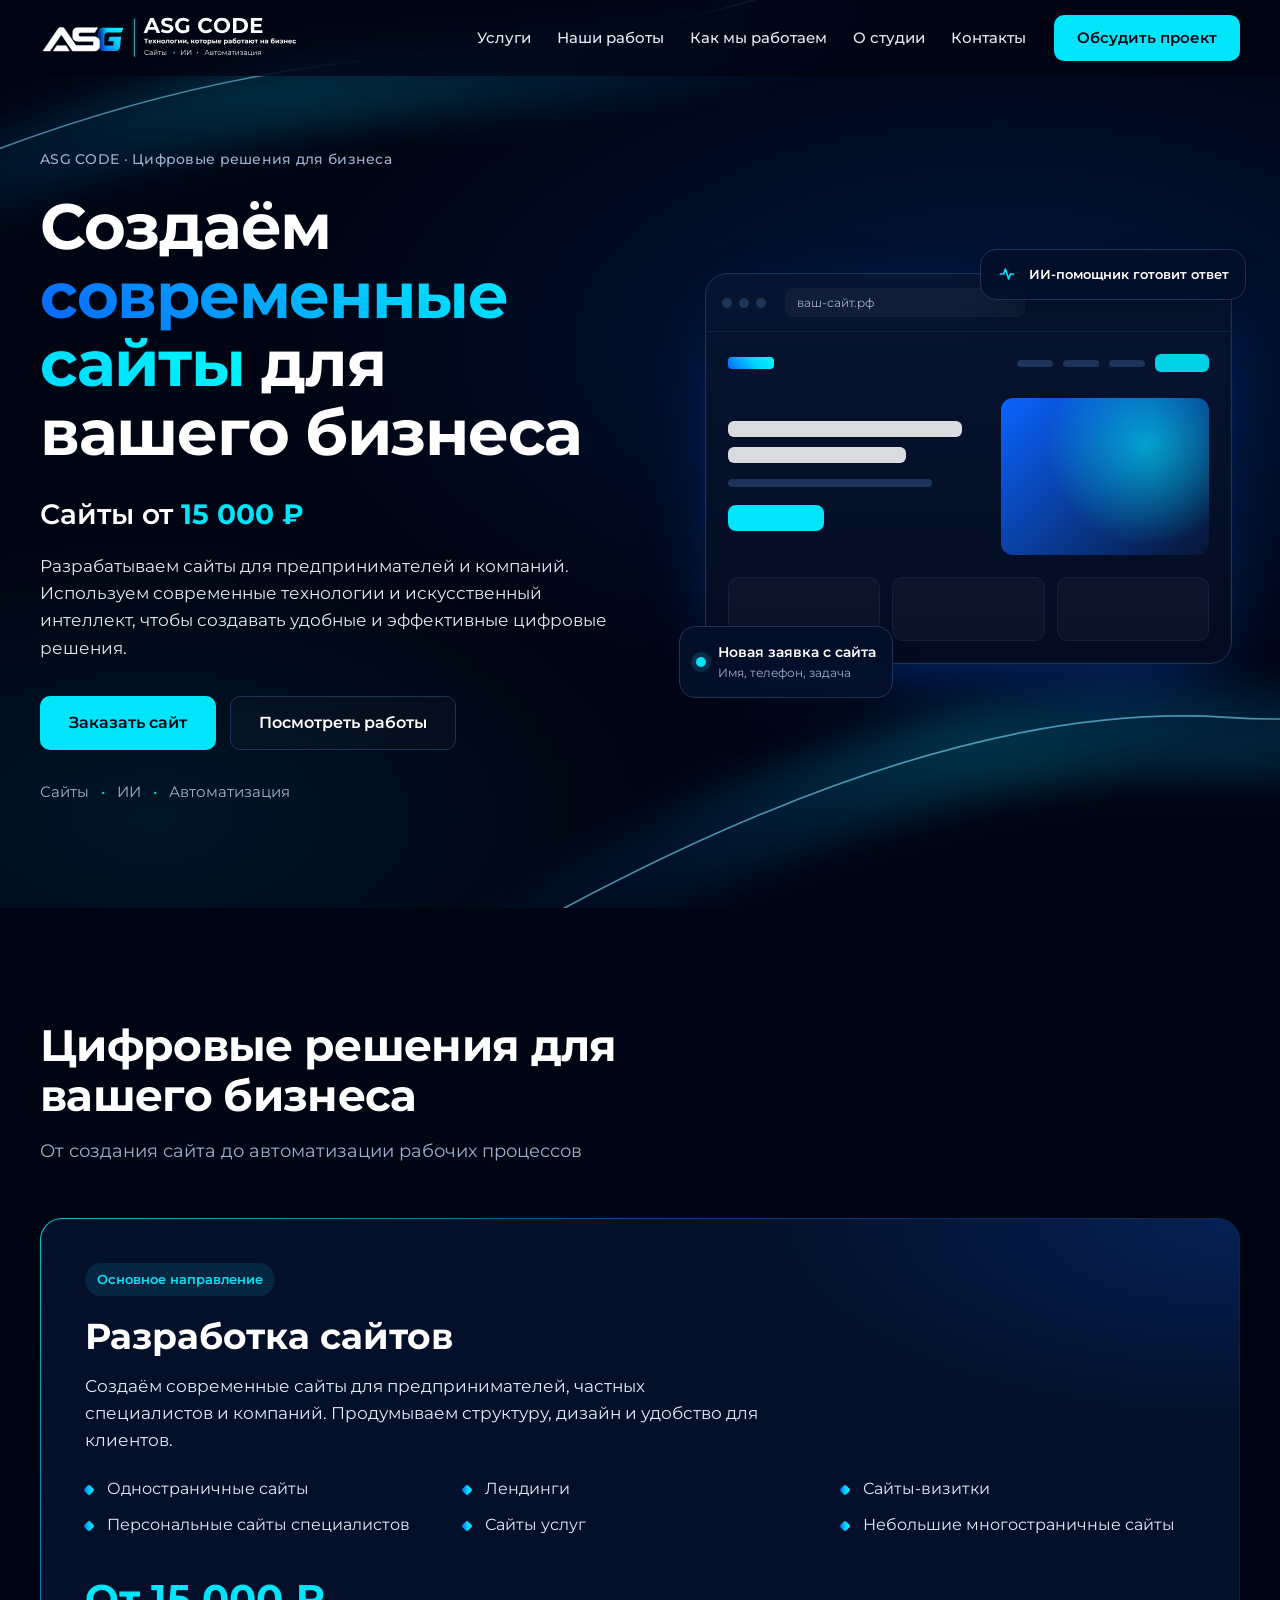
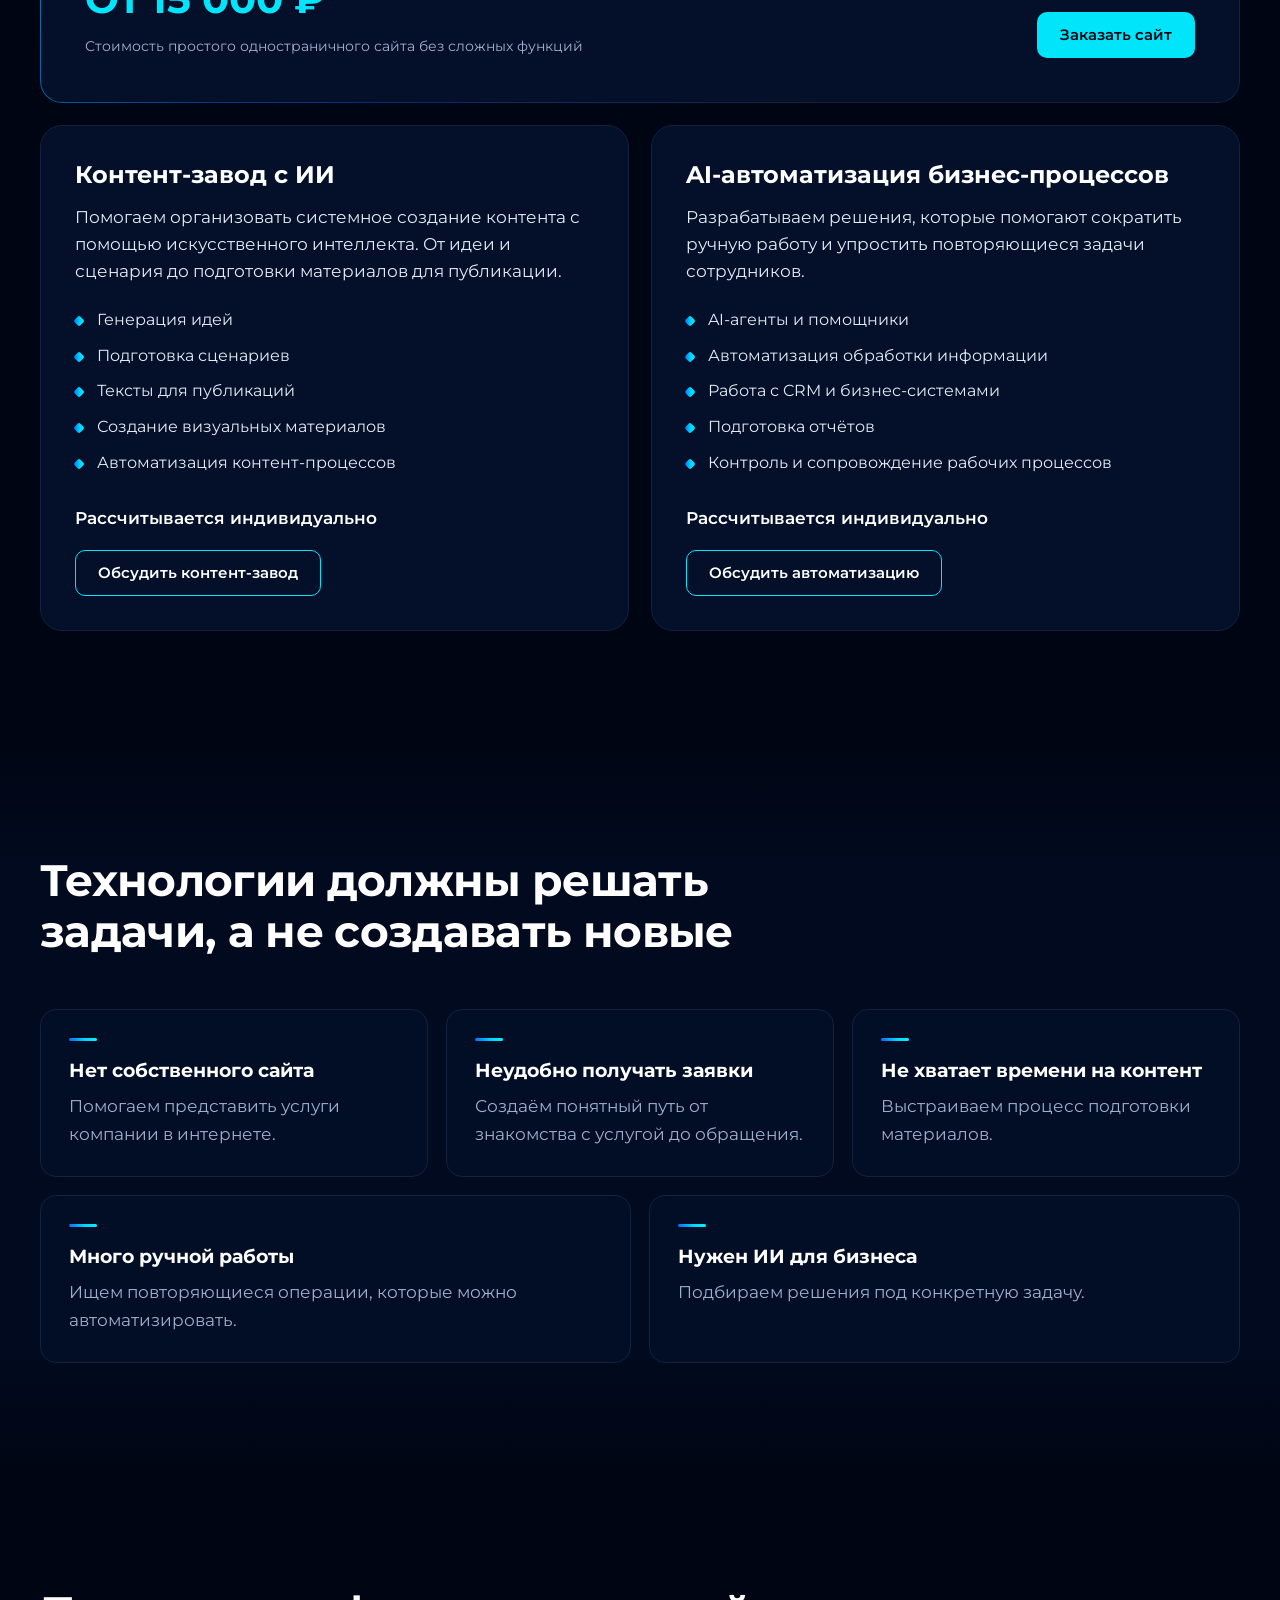
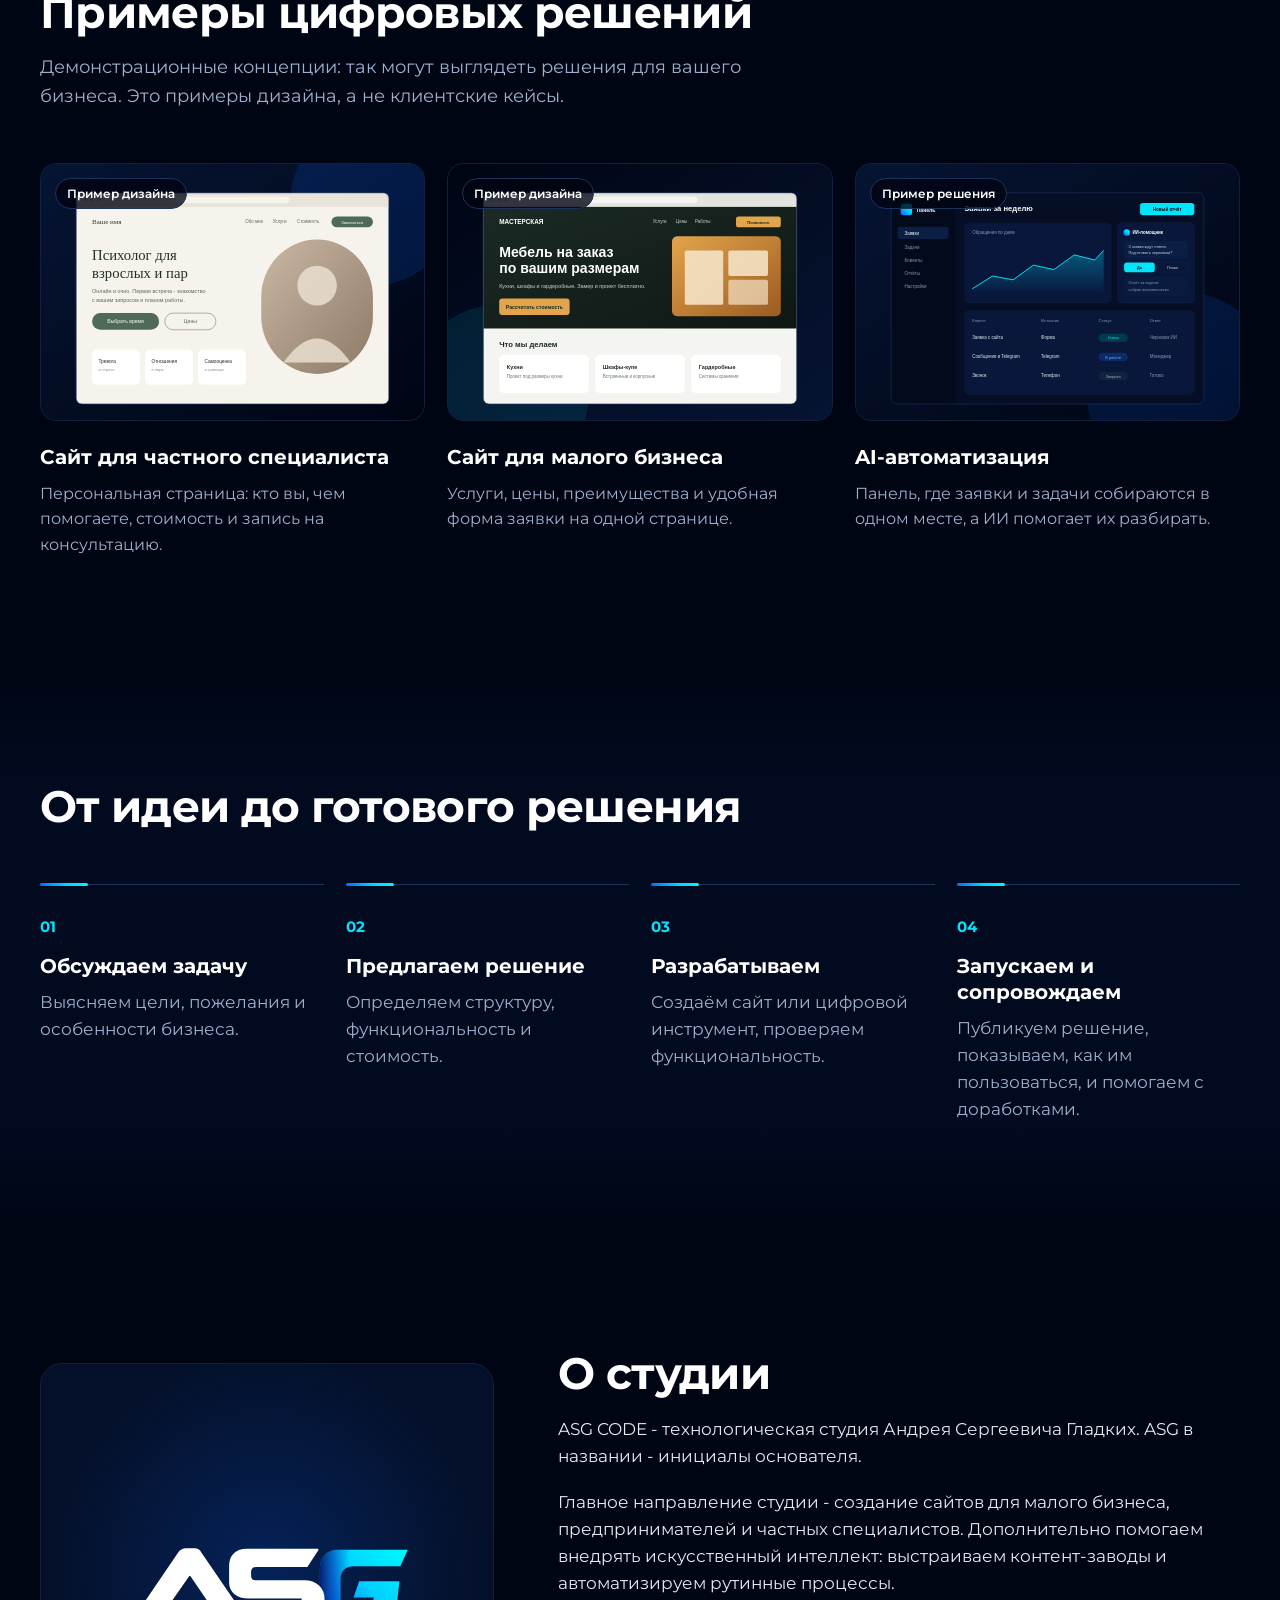
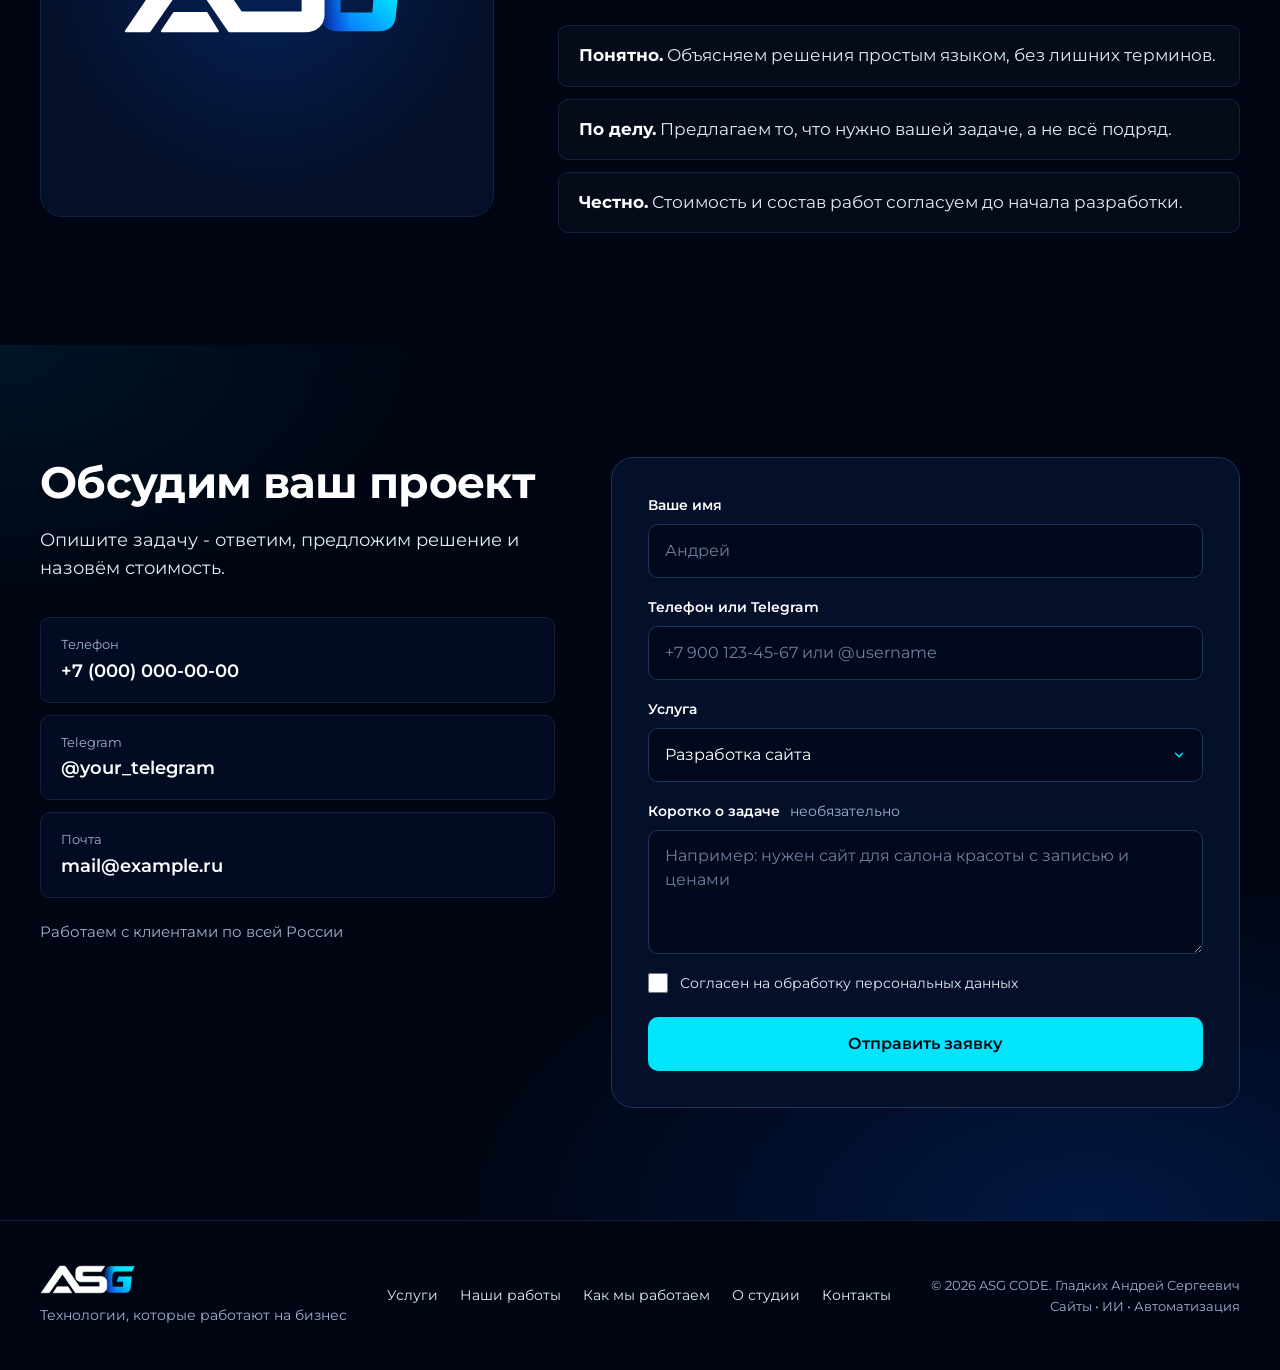
==== index.html @ 55fd79eb "ASG CODE: сайт V1 и V2 (дождь данных и сцена «заявка пришла») V2: политика безопасности CSP, referre" ====
<!doctype html>
<html lang="ru">
<head>
<meta charset="utf-8">
<meta name="viewport" content="width=device-width, initial-scale=1">
<title>ASG CODE - создание сайтов от 15 000 ₽, контент-завод и AI-автоматизация</title>
<meta name="description" content="ASG CODE создаёт современные сайты для предпринимателей и компаний от 15 000 ₽. Дополнительно - контент-завод с ИИ и автоматизация бизнес-процессов.">
<meta name="theme-color" content="#000513">
<link rel="icon" href="assets/brand/ASG_favicon_v2.svg" type="image/svg+xml">
<link rel="preconnect" href="https://fonts.googleapis.com">
<link rel="preconnect" href="https://fonts.gstatic.com" crossorigin>
<link href="https://fonts.googleapis.com/css2?family=Montserrat:wght@400;500;600;700&display=swap" rel="stylesheet">
<link rel="stylesheet" href="css/style.css">
</head>
<body>

<a class="skip-link" href="#main">Перейти к содержанию</a>

<!-- ===== БЛОК 1. ШАПКА ===== -->
<header class="header" id="top">
  <div class="container header__inner">
    <a class="header__logo" href="#top" aria-label="ASG CODE - на главную">
      <img class="header__logo-full" src="assets/brand/ASG_CODE_logo_horizontal_final.svg" alt="ASG CODE" width="300" height="51">
      <img class="header__logo-mark" src="assets/brand/ASG_mark.svg" alt="ASG CODE" width="88" height="27">
    </a>

    <nav class="nav" id="nav" aria-label="Основное меню">
      <ul class="nav__list">
        <li><a href="#services">Услуги</a></li>
        <li><a href="#works">Наши работы</a></li>
        <li><a href="#process">Как мы работаем</a></li>
        <li><a href="#about">О студии</a></li>
        <li><a href="#contacts">Контакты</a></li>
      </ul>
      <a class="btn btn--primary nav__cta-mobile" href="#request">Обсудить проект</a>
    </nav>

    <a class="btn btn--primary header__cta" href="#request">Обсудить проект</a>

    <button class="burger" type="button" aria-controls="nav" aria-expanded="false" aria-label="Открыть меню">
      <span></span><span></span><span></span>
    </button>
  </div>
</header>

<main id="main">

  <!-- ===== БЛОК 2. ГЛАВНЫЙ ЭКРАН ===== -->
  <section class="hero" aria-labelledby="hero-title">
    <svg class="hero__waves" viewBox="0 0 1440 820" preserveAspectRatio="xMidYMid slice" aria-hidden="true">
      <defs>
        <linearGradient id="hw1" x1="0" y1="1" x2="1" y2="0">
          <stop offset="0" stop-color="#0A63FF" stop-opacity="0"/>
          <stop offset=".5" stop-color="#00D4FF" stop-opacity=".55"/>
          <stop offset="1" stop-color="#0A63FF" stop-opacity="0"/>
        </linearGradient>
        <filter id="hblur" x="-20%" y="-50%" width="140%" height="200%"><feGaussianBlur stdDeviation="18"/></filter>
      </defs>
      <path d="M-60 250 Q240 90 520 70 T1000 -40" stroke="url(#hw1)" stroke-width="70" fill="none" opacity=".35" filter="url(#hblur)"/>
      <path d="M-40 215 Q240 70 520 50 T980 -60" stroke="#7FDFFF" stroke-width="1.5" fill="none" opacity=".55"/>
      <path d="M560 880 Q960 640 1240 660 T1520 470" stroke="url(#hw1)" stroke-width="80" fill="none" opacity=".4" filter="url(#hblur)"/>
      <path d="M580 860 Q980 630 1250 648 T1520 455" stroke="#7FDFFF" stroke-width="1.5" fill="none" opacity=".6"/>
    </svg>

    <div class="container hero__inner">
      <div class="hero__text">
        <p class="hero__eyebrow">ASG CODE · Цифровые решения для бизнеса</p>
        <h1 class="hero__title" id="hero-title">Создаём <span class="accent">современные сайты</span> для вашего бизнеса</h1>
        <p class="hero__price">Сайты от <strong>15&nbsp;000&nbsp;₽</strong></p>
        <p class="hero__lead">Разрабатываем сайты для предпринимателей и компаний. Используем современные технологии и искусственный интеллект, чтобы создавать удобные и эффективные цифровые решения.</p>
        <div class="hero__actions">
          <a class="btn btn--primary btn--lg" href="#request" data-service="site">Заказать сайт</a>
          <a class="btn btn--ghost btn--lg" href="#works">Посмотреть работы</a>
        </div>
        <p class="hero__directions">Сайты <span>•</span> ИИ <span>•</span> Автоматизация</p>
      </div>

      <!-- Визуальная композиция: сайт в процессе сборки -->
      <div class="hero__visual" aria-hidden="true">
        <div class="browser">
          <div class="browser__bar">
            <i></i><i></i><i></i>
            <span class="browser__url">ваш-сайт.рф</span>
          </div>
          <div class="browser__body">
            <div class="mock-nav"><b></b><span></span><span></span><span></span><em></em></div>
            <div class="mock-hero">
              <div class="mock-hero__text">
                <span class="mock-line mock-line--xl"></span>
                <span class="mock-line mock-line--lg"></span>
                <span class="mock-line mock-line--sm"></span>
                <span class="mock-btn"></span>
              </div>
              <div class="mock-hero__img"></div>
            </div>
            <div class="mock-cards"><span></span><span></span><span></span></div>
          </div>
        </div>
        <div class="float-card float-card--request">
          <span class="float-card__dot"></span>
          <div>
            <p class="float-card__title">Новая заявка с сайта</p>
            <p class="float-card__text">Имя, телефон, задача</p>
          </div>
        </div>
        <div class="float-card float-card--ai">
          <svg viewBox="0 0 24 24" width="20" height="20" aria-hidden="true"><path d="M4 12h4l2-6 4 12 2-6h4" fill="none" stroke="currentColor" stroke-width="2" stroke-linecap="round" stroke-linejoin="round"/></svg>
          <p>ИИ-помощник готовит ответ</p>
        </div>
      </div>
    </div>
  </section>

  <!-- ===== БЛОК 3. УСЛУГИ ===== -->
  <section class="section" id="services" aria-labelledby="services-title">
    <div class="container">
      <div class="section__head reveal">
        <h2 class="section__title" id="services-title">Цифровые решения для вашего бизнеса</h2>
        <p class="section__sub">От создания сайта до автоматизации рабочих процессов</p>
      </div>

      <div class="services">
        <!-- Услуга 1 - основная -->
        <article class="service service--main reveal">
          <p class="service__badge">Основное направление</p>
          <h3 class="service__title">Разработка сайтов</h3>
          <p class="service__text">Создаём современные сайты для предпринимателей, частных специалистов и компаний. Продумываем структуру, дизайн и удобство для клиентов.</p>
          <ul class="service__list service__list--cols">
            <li>Одностраничные сайты</li>
            <li>Лендинги</li>
            <li>Сайты-визитки</li>
            <li>Персональные сайты специалистов</li>
            <li>Сайты услуг</li>
            <li>Небольшие многостраничные сайты</li>
          </ul>
          <div class="service__footer">
            <div>
              <p class="service__price">От 15&nbsp;000&nbsp;₽</p>
              <p class="service__note">Стоимость простого одностраничного сайта без сложных функций</p>
            </div>
            <a class="btn btn--primary" href="#request" data-service="site">Заказать сайт</a>
          </div>
        </article>

        <!-- Услуга 2 -->
        <article class="service reveal">
          <h3 class="service__title">Контент-завод с ИИ</h3>
          <p class="service__text">Помогаем организовать системное создание контента с помощью искусственного интеллекта. От идеи и сценария до подготовки материалов для публикации.</p>
          <ul class="service__list">
            <li>Генерация идей</li>
            <li>Подготовка сценариев</li>
            <li>Тексты для публикаций</li>
            <li>Создание визуальных материалов</li>
            <li>Автоматизация контент-процессов</li>
          </ul>
          <div class="service__footer">
            <p class="service__price service__price--custom">Рассчитывается индивидуально</p>
            <a class="btn btn--outline" href="#request" data-service="content">Обсудить контент-завод</a>
          </div>
        </article>

        <!-- Услуга 3 -->
        <article class="service reveal">
          <h3 class="service__title">AI-автоматизация бизнес-процессов</h3>
          <p class="service__text">Разрабатываем решения, которые помогают сократить ручную работу и упростить повторяющиеся задачи сотрудников.</p>
          <ul class="service__list">
            <li>AI-агенты и помощники</li>
            <li>Автоматизация обработки информации</li>
            <li>Работа с CRM и бизнес-системами</li>
            <li>Подготовка отчётов</li>
            <li>Контроль и сопровождение рабочих процессов</li>
          </ul>
          <div class="service__footer">
            <p class="service__price service__price--custom">Рассчитывается индивидуально</p>
            <a class="btn btn--outline" href="#request" data-service="automation">Обсудить автоматизацию</a>
          </div>
        </article>
      </div>
    </div>
  </section>

  <!-- ===== БЛОК 4. ЗАДАЧИ ===== -->
  <section class="section section--tint" aria-labelledby="tasks-title">
    <div class="container">
      <div class="section__head reveal">
        <h2 class="section__title" id="tasks-title">Технологии должны решать задачи, а не создавать новые</h2>
      </div>
      <div class="tasks">
        <article class="task reveal">
          <h3 class="task__problem">Нет собственного сайта</h3>
          <p class="task__solution">Помогаем представить услуги компании в интернете.</p>
        </article>
        <article class="task reveal">
          <h3 class="task__problem">Неудобно получать заявки</h3>
          <p class="task__solution">Создаём понятный путь от знакомства с услугой до обращения.</p>
        </article>
        <article class="task reveal">
          <h3 class="task__problem">Не хватает времени на контент</h3>
          <p class="task__solution">Выстраиваем процесс подготовки материалов.</p>
        </article>
        <article class="task reveal">
          <h3 class="task__problem">Много ручной работы</h3>
          <p class="task__solution">Ищем повторяющиеся операции, которые можно автоматизировать.</p>
        </article>
        <article class="task reveal">
          <h3 class="task__problem">Нужен ИИ для бизнеса</h3>
          <p class="task__solution">Подбираем решения под конкретную задачу.</p>
        </article>
      </div>
    </div>
  </section>

  <!-- ===== БЛОК 5. НАШИ РАБОТЫ =====
       Сейчас здесь демонстрационные концепции. Чтобы поставить реальный проект:
       замените файл в assets/portfolio/ (тот же размер 1200×800) и поправьте подпись. -->
  <section class="section" id="works" aria-labelledby="works-title">
    <div class="container">
      <div class="section__head reveal">
        <h2 class="section__title" id="works-title">Примеры цифровых решений</h2>
        <p class="section__sub">Демонстрационные концепции: так могут выглядеть решения для вашего бизнеса. Это примеры дизайна, а не клиентские кейсы.</p>
      </div>
      <div class="works">
        <article class="work reveal">
          <div class="work__img">
            <img src="assets/portfolio/specialist.svg" alt="Пример дизайна: персональный сайт частного специалиста" width="1200" height="800" loading="lazy">
            <span class="work__tag">Пример дизайна</span>
          </div>
          <h3 class="work__title">Сайт для частного специалиста</h3>
          <p class="work__text">Персональная страница: кто вы, чем помогаете, стоимость и запись на консультацию.</p>
        </article>
        <article class="work reveal">
          <div class="work__img">
            <img src="assets/portfolio/small-business.svg" alt="Пример дизайна: сайт небольшой компании" width="1200" height="800" loading="lazy">
            <span class="work__tag">Пример дизайна</span>
          </div>
          <h3 class="work__title">Сайт для малого бизнеса</h3>
          <p class="work__text">Услуги, цены, преимущества и удобная форма заявки на одной странице.</p>
        </article>
        <article class="work reveal">
          <div class="work__img">
            <img src="assets/portfolio/automation.svg" alt="Пример возможного решения: интерфейс управления бизнес-процессами" width="1200" height="800" loading="lazy">
            <span class="work__tag">Пример решения</span>
          </div>
          <h3 class="work__title">AI-автоматизация</h3>
          <p class="work__text">Панель, где заявки и задачи собираются в одном месте, а ИИ помогает их разбирать.</p>
        </article>
      </div>
    </div>
  </section>

  <!-- ===== БЛОК 6. КАК МЫ РАБОТАЕМ ===== -->
  <section class="section section--tint" id="process" aria-labelledby="process-title">
    <div class="container">
      <div class="section__head reveal">
        <h2 class="section__title" id="process-title">От идеи до готового решения</h2>
      </div>
      <ol class="steps">
        <li class="step reveal">
          <span class="step__num">01</span>
          <h3 class="step__title">Обсуждаем задачу</h3>
          <p class="step__text">Выясняем цели, пожелания и особенности бизнеса.</p>
        </li>
        <li class="step reveal">
          <span class="step__num">02</span>
          <h3 class="step__title">Предлагаем решение</h3>
          <p class="step__text">Определяем структуру, функциональность и стоимость.</p>
        </li>
        <li class="step reveal">
          <span class="step__num">03</span>
          <h3 class="step__title">Разрабатываем</h3>
          <p class="step__text">Создаём сайт или цифровой инструмент, проверяем функциональность.</p>
        </li>
        <li class="step reveal">
          <span class="step__num">04</span>
          <h3 class="step__title">Запускаем и сопровождаем</h3>
          <p class="step__text">Публикуем решение, показываем, как им пользоваться, и помогаем с доработками.</p>
        </li>
      </ol>
    </div>
  </section>

  <!-- ===== БЛОК 7. О СТУДИИ ===== -->
  <section class="section" id="about" aria-labelledby="about-title">
    <div class="container about">
      <div class="about__mark reveal" aria-hidden="true">
        <img src="assets/brand/ASG_mark.svg" alt="" width="300" height="92">
      </div>
      <div class="about__text reveal">
        <h2 class="section__title" id="about-title">О студии</h2>
        <p>ASG CODE - технологическая студия Андрея Сергеевича Гладких. ASG в названии - инициалы основателя.</p>
        <p>Главное направление студии - создание сайтов для малого бизнеса, предпринимателей и частных специалистов. Дополнительно помогаем внедрять искусственный интеллект: выстраиваем контент-заводы и автоматизируем рутинные процессы.</p>
        <ul class="about__principles">
          <li><b>Понятно.</b> Объясняем решения простым языком, без лишних терминов.</li>
          <li><b>По делу.</b> Предлагаем то, что нужно вашей задаче, а не всё подряд.</li>
          <li><b>Честно.</b> Стоимость и состав работ согласуем до начала разработки.</li>
        </ul>
      </div>
    </div>
  </section>

  <!-- ===== БЛОК 8. ЗАЯВКА И КОНТАКТЫ ===== -->
  <section class="section request-section" id="request" aria-labelledby="request-title">
    <div class="container request">
      <div class="request__info reveal" id="contacts">
        <h2 class="section__title" id="request-title">Обсудим ваш проект</h2>
        <p class="request__lead">Опишите задачу - ответим, предложим решение и назовём стоимость.</p>

        <!-- ЗАМЕНИТЬ перед публикацией: контакты ниже - заглушки -->
        <ul class="contacts">
          <li>
            <span class="contacts__label">Телефон</span>
            <a class="contacts__value" href="tel:+70000000000">+7 (000) 000-00-00</a>
          </li>
          <li>
            <span class="contacts__label">Telegram</span>
            <a class="contacts__value" href="https://t.me/your_telegram" target="_blank" rel="noopener">@your_telegram</a>
          </li>
          <li>
            <span class="contacts__label">Почта</span>
            <a class="contacts__value" href="mailto:mail@example.ru">mail@example.ru</a>
          </li>
        </ul>
        <p class="request__geo">Работаем с клиентами по всей России</p>
      </div>

      <form class="form reveal" id="request-form" novalidate>
        <div class="form__row">
          <label class="form__label" for="f-name">Ваше имя</label>
          <input class="form__input" id="f-name" name="name" type="text" autocomplete="name" placeholder="Андрей" required>
          <p class="form__error" id="f-name-err"></p>
        </div>
        <div class="form__row">
          <label class="form__label" for="f-contact">Телефон или Telegram</label>
          <input class="form__input" id="f-contact" name="contact" type="text" autocomplete="tel" placeholder="+7 900 123-45-67 или @username" required>
          <p class="form__error" id="f-contact-err"></p>
        </div>
        <div class="form__row">
          <label class="form__label" for="f-service">Услуга</label>
          <select class="form__input form__select" id="f-service" name="service">
            <option value="site">Разработка сайта</option>
            <option value="content">Контент-завод с ИИ</option>
            <option value="automation">AI-автоматизация бизнес-процессов</option>
            <option value="other">Другое / пока не знаю</option>
          </select>
        </div>
        <div class="form__row">
          <label class="form__label" for="f-message">Коротко о задаче <span class="form__optional">необязательно</span></label>
          <textarea class="form__input form__textarea" id="f-message" name="message" rows="4" placeholder="Например: нужен сайт для салона красоты с записью и ценами"></textarea>
        </div>
        <div class="form__row form__row--check">
          <input class="form__check" id="f-agree" name="agree" type="checkbox" required>
          <label for="f-agree">Согласен на обработку персональных данных</label>
          <p class="form__error" id="f-agree-err"></p>
        </div>
        <button class="btn btn--primary btn--lg form__submit" type="submit">Отправить заявку</button>
        <div class="form__status" id="form-status" role="status" aria-live="polite"></div>
      </form>
    </div>
  </section>

</main>

<!-- ===== ПОДВАЛ ===== -->
<footer class="footer">
  <div class="container footer__inner">
    <div class="footer__brand">
      <img src="assets/brand/ASG_mark.svg" alt="ASG CODE" width="96" height="30">
      <p>Технологии, которые работают на бизнес</p>
    </div>
    <nav class="footer__nav" aria-label="Меню в подвале">
      <a href="#services">Услуги</a>
      <a href="#works">Наши работы</a>
      <a href="#process">Как мы работаем</a>
      <a href="#about">О студии</a>
      <a href="#contacts">Контакты</a>
    </nav>
    <div class="footer__legal">
      <p>© <span id="year">2026</span> ASG CODE. Гладких Андрей Сергеевич</p>
      <p>Сайты • ИИ • Автоматизация</p>
    </div>
  </div>
</footer>

<script src="js/main.js"></script>
</body>
</html>
---- css/style.css ----
/* ASG CODE - сайт V1
   Фирменный стиль: brand-design/asg-code/approved/brand-guide.md
   Шрифт Montserrat, тёмный фон, циан-акцент, градиент буквы G. */

:root {
  --asg-bg: #000513;
  --asg-bg-2: #001433;
  --asg-surface: #04102A;
  --asg-white: #FFFFFF;
  --asg-text: #E3EBF5;
  --asg-muted: #9FB0CC;
  --asg-cyan: #00E5FA;
  --asg-sky: #00D4FF;
  --asg-blue: #0A63FF;
  --asg-line: #13213D;
  --asg-line-strong: #1E3358;
  --asg-error: #FF8A8A;
  --asg-gradient: linear-gradient(225deg, #00F7FF 0%, #00D4FF 45%, #0A63FF 100%);
  --asg-font: 'Montserrat', 'Manrope', Arial, sans-serif;

  --header-h: 76px;
  --radius-s: 10px;
  --radius-m: 16px;
  --radius-l: 22px;
  --container: 1200px;
  --gutter: 24px;
  --ease: cubic-bezier(.22, .61, .36, 1);
}

/* ---------- База ---------- */
*, *::before, *::after { box-sizing: border-box; }
html { scroll-behavior: smooth; scroll-padding-top: calc(var(--header-h) + 16px); -webkit-text-size-adjust: 100%; }
body {
  margin: 0;
  background: var(--asg-bg);
  color: var(--asg-text);
  font-family: var(--asg-font);
  font-size: 17px;
  line-height: 1.6;
  -webkit-font-smoothing: antialiased;
  overflow-x: hidden;
}
img, svg { display: block; max-width: 100%; }
a { color: inherit; text-decoration: none; }
h1, h2, h3 { color: var(--asg-white); margin: 0; font-weight: 700; }
p { margin: 0; }
ul, ol { margin: 0; padding: 0; list-style: none; }
button, input, select, textarea { font: inherit; color: inherit; }
:focus-visible { outline: 2px solid var(--asg-cyan); outline-offset: 3px; border-radius: 6px; }

.container { width: 100%; max-width: calc(var(--container) + var(--gutter) * 2); margin: 0 auto; padding: 0 var(--gutter); }

.skip-link { position: absolute; left: 16px; top: -60px; z-index: 100; background: var(--asg-cyan); color: var(--asg-bg); padding: 10px 16px; border-radius: var(--radius-s); font-weight: 600; }
.skip-link:focus { top: 12px; }

/* ---------- Кнопки ---------- */
.btn {
  display: inline-flex; align-items: center; justify-content: center; gap: 8px;
  min-height: 46px; padding: 12px 22px;
  border-radius: var(--radius-s); border: 1.5px solid transparent;
  font-weight: 600; font-size: 15px; line-height: 1.2; text-align: center;
  cursor: pointer; white-space: nowrap;
  transition: background-color .2s var(--ease), border-color .2s var(--ease), color .2s var(--ease), transform .2s var(--ease);
}
.btn:active { transform: translateY(1px); }
.btn--lg { min-height: 54px; padding: 15px 28px; font-size: 16px; }
.btn--primary { background: var(--asg-cyan); color: var(--asg-bg); }
.btn--primary:hover { background: #6FF2FF; }
.btn--ghost { border-color: var(--asg-line-strong); color: var(--asg-white); background: rgba(255, 255, 255, .02); }
.btn--ghost:hover { border-color: var(--asg-cyan); }
.btn--outline { border-color: var(--asg-cyan); color: var(--asg-white); }
.btn--outline:hover { background: rgba(0, 229, 250, .1); }

/* ---------- Шапка ---------- */
.header {
  position: fixed; inset: 0 0 auto 0; z-index: 50;
  height: var(--header-h);
  background: rgba(0, 5, 19, .72);
  -webkit-backdrop-filter: blur(14px); backdrop-filter: blur(14px);
  border-bottom: 1px solid transparent;
  transition: border-color .25s var(--ease), background-color .25s var(--ease);
}
.header.is-scrolled { border-bottom-color: var(--asg-line); background: rgba(0, 5, 19, .9); }
.header__inner { height: 100%; display: flex; align-items: center; gap: 28px; }
.header__logo { flex: none; display: flex; align-items: center; }
.header__logo-full { width: 260px; height: auto; }
.header__logo-mark { display: none; width: 84px; height: auto; }

.nav { margin-left: auto; }
.nav__list { display: flex; gap: 26px; }
.nav__list a { font-size: 15px; font-weight: 500; color: var(--asg-text); padding: 6px 0; position: relative; transition: color .2s var(--ease); }
.nav__list a::after { content: ''; position: absolute; left: 0; right: 0; bottom: 0; height: 2px; background: var(--asg-cyan); transform: scaleX(0); transform-origin: left; transition: transform .25s var(--ease); }
.nav__list a:hover { color: var(--asg-white); }
.nav__list a:hover::after { transform: scaleX(1); }
.nav__cta-mobile { display: none; }
.header__cta { flex: none; }

.burger { display: none; margin-left: auto; width: 46px; height: 46px; border: 1px solid var(--asg-line-strong); border-radius: var(--radius-s); background: transparent; cursor: pointer; position: relative; }
.burger span { position: absolute; left: 12px; right: 12px; height: 2px; background: var(--asg-white); border-radius: 2px; transition: transform .25s var(--ease), opacity .2s var(--ease); }
.burger span:nth-child(1) { top: 15px; }
.burger span:nth-child(2) { top: 22px; }
.burger span:nth-child(3) { top: 29px; }
.burger[aria-expanded="true"] span:nth-child(1) { transform: translateY(7px) rotate(45deg); }
.burger[aria-expanded="true"] span:nth-child(2) { opacity: 0; }
.burger[aria-expanded="true"] span:nth-child(3) { transform: translateY(-7px) rotate(-45deg); }

/* ---------- Главный экран ---------- */
.hero {
  position: relative; overflow: hidden;
  padding: calc(var(--header-h) + 72px) 0 104px;
  background:
    radial-gradient(1000px 520px at 78% 38%, rgba(10, 99, 255, .18), transparent 70%),
    radial-gradient(700px 400px at 12% 90%, rgba(0, 212, 255, .08), transparent 70%),
    var(--asg-bg);
}
.hero__waves { position: absolute; inset: 0; width: 100%; height: 100%; pointer-events: none; }
.hero__inner { position: relative; display: grid; grid-template-columns: minmax(0, 1.05fr) minmax(0, .95fr); gap: 56px; align-items: center; }

.hero__eyebrow { font-size: 14px; font-weight: 500; color: var(--asg-muted); letter-spacing: .02em; margin-bottom: 22px; }
.hero__title { font-size: clamp(36px, 5.2vw, 64px); line-height: 1.07; letter-spacing: -.02em; }
.accent { background: var(--asg-gradient); -webkit-background-clip: text; background-clip: text; color: transparent; }
.hero__price { margin-top: 26px; font-size: clamp(22px, 2.4vw, 28px); font-weight: 600; color: var(--asg-white); }
.hero__price strong { font-weight: 700; color: var(--asg-cyan); }
.hero__lead { margin-top: 16px; max-width: 54ch; color: var(--asg-text); font-size: 17px; }
.hero__actions { margin-top: 34px; display: flex; flex-wrap: wrap; gap: 14px; }
.hero__directions { margin-top: 30px; font-size: 15px; color: var(--asg-muted); }
.hero__directions span { color: var(--asg-cyan); margin: 0 8px; }

/* Композиция: браузер с макетом */
.hero__visual { position: relative; padding: 24px 8px 40px; }
.browser {
  position: relative;
  border: 1px solid var(--asg-line-strong); border-radius: var(--radius-l);
  background: linear-gradient(180deg, #071533 0%, #030B20 100%);
  box-shadow: 0 30px 80px -30px rgba(10, 99, 255, .45), 0 0 0 1px rgba(255, 255, 255, .02) inset;
  overflow: hidden;
}
.browser__bar { display: flex; align-items: center; gap: 7px; padding: 14px 16px; border-bottom: 1px solid var(--asg-line); }
.browser__bar i { width: 10px; height: 10px; border-radius: 50%; background: var(--asg-line-strong); }
.browser__url { margin-left: 12px; flex: 1; max-width: 240px; padding: 5px 12px; border-radius: 8px; background: rgba(255, 255, 255, .04); font-size: 12px; color: var(--asg-muted); }
.browser__body { padding: 22px; }
.mock-nav { display: flex; align-items: center; gap: 10px; }
.mock-nav b { width: 46px; height: 12px; border-radius: 4px; background: var(--asg-gradient); }
.mock-nav span { width: 36px; height: 7px; border-radius: 4px; background: var(--asg-line-strong); }
.mock-nav span:first-of-type { margin-left: auto; }
.mock-nav em { width: 54px; height: 18px; border-radius: 6px; background: var(--asg-cyan); opacity: .9; }
.mock-hero { display: grid; grid-template-columns: 1.1fr .9fr; gap: 18px; margin-top: 26px; align-items: center; }
.mock-hero__text { display: grid; gap: 10px; }
.mock-line { display: block; height: 12px; border-radius: 6px; background: rgba(255, 255, 255, .85); }
.mock-line--xl { width: 92%; height: 16px; }
.mock-line--lg { width: 70%; height: 16px; }
.mock-line--sm { width: 80%; height: 8px; background: var(--asg-line-strong); margin-top: 6px; }
.mock-btn { width: 96px; height: 26px; border-radius: 8px; background: var(--asg-cyan); margin-top: 8px; }
.mock-hero__img { aspect-ratio: 4 / 3; border-radius: 12px; background: radial-gradient(circle at 70% 30%, rgba(0, 247, 255, .55), transparent 55%), linear-gradient(135deg, #0A63FF 0%, #071533 100%); }
.mock-cards { display: grid; grid-template-columns: repeat(3, 1fr); gap: 12px; margin-top: 22px; }
.mock-cards span { height: 64px; border-radius: 10px; border: 1px solid var(--asg-line); background: rgba(255, 255, 255, .03); }

.float-card {
  position: absolute; display: flex; align-items: center; gap: 12px;
  padding: 14px 16px; border-radius: var(--radius-m);
  background: rgba(4, 16, 42, .92); border: 1px solid var(--asg-line-strong);
  -webkit-backdrop-filter: blur(10px); backdrop-filter: blur(10px);
  box-shadow: 0 18px 40px -18px rgba(0, 0, 0, .8);
}
.float-card--request { left: -18px; bottom: 6px; }
.float-card--ai { right: -6px; top: 0; color: var(--asg-cyan); }
.float-card--ai p { font-size: 13px; font-weight: 600; color: var(--asg-white); }
.float-card__dot { width: 10px; height: 10px; border-radius: 50%; background: var(--asg-cyan); box-shadow: 0 0 0 5px rgba(0, 229, 250, .15); flex: none; }
.float-card__title { font-size: 14px; font-weight: 600; color: var(--asg-white); }
.float-card__text { font-size: 12px; color: var(--asg-muted); }

/* Сцена появления первого экрана (один раз) */
@media (prefers-reduced-motion: no-preference) {
  .hero__text > * { opacity: 0; transform: translateY(18px); animation: rise .8s var(--ease) forwards; }
  .hero__text > :nth-child(2) { animation-delay: .08s; }
  .hero__text > :nth-child(3) { animation-delay: .18s; }
  .hero__text > :nth-child(4) { animation-delay: .26s; }
  .hero__text > :nth-child(5) { animation-delay: .34s; }
  .hero__text > :nth-child(6) { animation-delay: .42s; }
  .hero__visual { opacity: 0; transform: translateY(24px) scale(.98); animation: rise 1s .25s var(--ease) forwards; }
  .float-card--request { opacity: 0; animation: pop .6s .9s var(--ease) forwards; }
  .float-card--ai { opacity: 0; animation: pop .6s 1.1s var(--ease) forwards; }
}
@keyframes rise { to { opacity: 1; transform: none; } }
@keyframes pop { from { opacity: 0; transform: translateY(10px); } to { opacity: 1; transform: none; } }

/* ---------- Секции ---------- */
.section { padding: 112px 0; position: relative; }
.section--tint { background: linear-gradient(180deg, var(--asg-bg) 0%, #010A1F 18%, #010A1F 82%, var(--asg-bg) 100%); }
.section__head { max-width: 760px; margin-bottom: 52px; }
.section__title { font-size: clamp(28px, 3.6vw, 44px); line-height: 1.15; letter-spacing: -.015em; }
.section__sub { margin-top: 16px; font-size: 18px; color: var(--asg-muted); max-width: 62ch; }

/* Плавное проявление при прокрутке (один раз) */
@media (prefers-reduced-motion: no-preference) {
  .js .reveal { opacity: 0; transform: translateY(22px); transition: opacity .7s var(--ease), transform .7s var(--ease); }
  .js .reveal.is-visible { opacity: 1; transform: none; }
}

/* ---------- Услуги ---------- */
.services { display: grid; grid-template-columns: repeat(2, minmax(0, 1fr)); gap: 22px; }
.service {
  display: flex; flex-direction: column;
  padding: 34px; border-radius: var(--radius-l);
  background: var(--asg-surface); border: 1px solid var(--asg-line);
  transition: border-color .25s var(--ease);
}
.service:hover { border-color: var(--asg-line-strong); }
.service--main {
  grid-column: 1 / -1;
  position: relative;
  padding: 44px;
  background: radial-gradient(700px 300px at 100% 0%, rgba(10, 99, 255, .2), transparent 70%), var(--asg-surface);
  border: 1px solid transparent;
  background-clip: padding-box;
}
.service--main::before {
  content: ''; position: absolute; inset: -1px; z-index: -1; border-radius: inherit;
  background: linear-gradient(135deg, rgba(0, 247, 255, .8), rgba(10, 99, 255, .5) 40%, var(--asg-line) 75%);
}
.services { position: relative; z-index: 0; }
.service__badge { align-self: flex-start; margin-bottom: 18px; padding: 6px 12px; border-radius: 999px; font-size: 13px; font-weight: 600; color: var(--asg-cyan); background: rgba(0, 229, 250, .1); }
.service__title { font-size: 24px; line-height: 1.25; }
.service--main .service__title { font-size: clamp(28px, 3vw, 36px); }
.service__text { margin-top: 14px; color: var(--asg-text); max-width: 62ch; }
.service__list { margin-top: 22px; display: grid; gap: 10px; }
.service__list--cols { grid-template-columns: repeat(3, minmax(0, 1fr)); column-gap: 24px; }
.service__list li { position: relative; padding-left: 22px; font-size: 16px; color: var(--asg-text); }
.service__list li::before { content: ''; position: absolute; left: 0; top: .62em; width: 8px; height: 8px; border-radius: 2px; background: var(--asg-gradient); transform: rotate(45deg); }
.service__footer { margin-top: auto; padding-top: 30px; display: flex; flex-wrap: wrap; align-items: flex-end; justify-content: space-between; gap: 18px; }
.service__price { font-size: 26px; font-weight: 700; color: var(--asg-white); }
.service--main .service__price { font-size: clamp(30px, 3.4vw, 40px); color: var(--asg-cyan); }
.service__price--custom { font-size: 17px; font-weight: 600; color: var(--asg-white); }
.service__note { margin-top: 4px; font-size: 14px; color: var(--asg-muted); }

/* ---------- Задачи ---------- */
.tasks { display: grid; grid-template-columns: repeat(6, minmax(0, 1fr)); gap: 18px; }
.task { grid-column: span 2; padding: 28px; border-radius: var(--radius-m); background: rgba(4, 16, 42, .7); border: 1px solid var(--asg-line); }
.task:nth-child(4), .task:nth-child(5) { grid-column: span 3; }
.task__problem { font-size: 19px; line-height: 1.3; }
.task__problem::before { content: ''; display: block; width: 28px; height: 3px; border-radius: 2px; background: var(--asg-gradient); margin-bottom: 18px; }
.task__solution { margin-top: 10px; color: var(--asg-muted); }

/* ---------- Работы ---------- */
.works { display: grid; grid-template-columns: repeat(3, minmax(0, 1fr)); gap: 22px; }
.work__img { position: relative; border-radius: var(--radius-m); overflow: hidden; border: 1px solid var(--asg-line); background: var(--asg-surface); }
.work__img img { width: 100%; height: auto; aspect-ratio: 3 / 2; object-fit: cover; transition: transform .5s var(--ease); }
.work:hover .work__img img { transform: scale(1.03); }
.work__tag { position: absolute; left: 14px; top: 14px; padding: 5px 11px; border-radius: 999px; font-size: 12px; font-weight: 600; color: var(--asg-white); background: rgba(0, 5, 19, .78); border: 1px solid var(--asg-line-strong); }
.work__title { margin-top: 20px; font-size: 20px; }
.work__text { margin-top: 8px; color: var(--asg-muted); font-size: 16px; }

/* ---------- Этапы ---------- */
.steps { display: grid; grid-template-columns: repeat(4, minmax(0, 1fr)); gap: 22px; counter-reset: none; }
.step { position: relative; padding-top: 30px; border-top: 1px solid var(--asg-line-strong); }
.step::before { content: ''; position: absolute; top: -2px; left: 0; width: 48px; height: 3px; background: var(--asg-gradient); border-radius: 2px; }
.step__num { display: block; font-size: 15px; font-weight: 700; color: var(--asg-cyan); margin-bottom: 14px; }
.step__title { font-size: 20px; line-height: 1.3; }
.step__text { margin-top: 10px; color: var(--asg-muted); }

/* ---------- О студии ---------- */
.about { display: grid; grid-template-columns: minmax(0, .8fr) minmax(0, 1.2fr); gap: 64px; align-items: center; }
.about__mark { display: flex; align-items: center; justify-content: center; aspect-ratio: 1 / 1; border-radius: var(--radius-l); border: 1px solid var(--asg-line); background: radial-gradient(circle at 50% 45%, rgba(10, 99, 255, .22), transparent 65%), var(--asg-surface); }
.about__mark img { width: 64%; height: auto; }
.about__text p { margin-top: 18px; max-width: 62ch; }
.about__principles { margin-top: 28px; display: grid; gap: 12px; }
.about__principles li { padding: 16px 20px; border-radius: var(--radius-s); background: rgba(255, 255, 255, .025); border: 1px solid var(--asg-line); color: var(--asg-text); }
.about__principles b { color: var(--asg-white); }

/* ---------- Заявка и контакты ---------- */
.request-section {
  overflow: hidden;
  background:
    radial-gradient(900px 500px at 85% 100%, rgba(10, 99, 255, .2), transparent 70%),
    radial-gradient(600px 360px at 0% 0%, rgba(0, 212, 255, .08), transparent 70%),
    var(--asg-bg);
}
.request { display: grid; grid-template-columns: minmax(0, .9fr) minmax(0, 1.1fr); gap: 56px; align-items: start; }
.request__lead { margin-top: 18px; font-size: 18px; color: var(--asg-text); max-width: 46ch; }
.contacts { margin-top: 34px; display: grid; gap: 12px; }
.contacts li { display: flex; flex-direction: column; gap: 2px; padding: 16px 20px; border-radius: var(--radius-s); border: 1px solid var(--asg-line); background: rgba(4, 16, 42, .6); }
.contacts__label { font-size: 13px; color: var(--asg-muted); }
.contacts__value { font-size: 18px; font-weight: 600; color: var(--asg-white); transition: color .2s var(--ease); }
.contacts__value:hover { color: var(--asg-cyan); }
.request__geo { margin-top: 22px; font-size: 15px; color: var(--asg-muted); }

.form { padding: 36px; border-radius: var(--radius-l); background: var(--asg-surface); border: 1px solid var(--asg-line-strong); display: grid; gap: 18px; }
.form__row { display: grid; gap: 8px; }
.form__label { font-size: 14px; font-weight: 600; color: var(--asg-white); }
.form__optional { font-weight: 400; color: var(--asg-muted); margin-left: 6px; }
.form__input {
  width: 100%; min-height: 50px; padding: 13px 16px;
  border-radius: var(--radius-s); border: 1px solid var(--asg-line-strong);
  background: rgba(0, 5, 19, .6); color: var(--asg-white); font-size: 16px;
  transition: border-color .2s var(--ease), box-shadow .2s var(--ease);
}
.form__input::placeholder { color: #6E7F9E; }
.form__input:hover { border-color: #2A4675; }
.form__input:focus { outline: none; border-color: var(--asg-cyan); box-shadow: 0 0 0 3px rgba(0, 229, 250, .18); }
.form__input.is-invalid { border-color: var(--asg-error); }
.form__select { appearance: none; -webkit-appearance: none; cursor: pointer; padding-right: 44px; background-image: url("data:image/svg+xml,%3Csvg xmlns='http://www.w3.org/2000/svg' width='14' height='14' viewBox='0 0 24 24' fill='none' stroke='%2300E5FA' stroke-width='2.5' stroke-linecap='round' stroke-linejoin='round'%3E%3Cpath d='M6 9l6 6 6-6'/%3E%3C/svg%3E"); background-repeat: no-repeat; background-position: right 16px center; }
.form__select option { background: var(--asg-bg-2); color: var(--asg-white); }
.form__textarea { min-height: 112px; resize: vertical; line-height: 1.5; }
.form__row--check { grid-template-columns: auto 1fr; align-items: center; column-gap: 12px; row-gap: 4px; font-size: 14px; color: var(--asg-text); }
.form__row--check .form__error { grid-column: 1 / -1; }
.form__check { width: 20px; height: 20px; margin: 0; accent-color: var(--asg-cyan); cursor: pointer; }
.form__error { min-height: 0; font-size: 13px; color: var(--asg-error); }
.form__error:empty { display: none; }
.form__submit { width: 100%; margin-top: 4px; }
.form__status:empty { display: none; }
.form__status { padding: 16px 18px; border-radius: var(--radius-s); background: rgba(0, 229, 250, .08); border: 1px solid rgba(0, 229, 250, .35); font-size: 15px; color: var(--asg-text); }
.form__status b { color: var(--asg-white); display: block; margin-bottom: 4px; }

/* ---------- Подвал ---------- */
.footer { border-top: 1px solid var(--asg-line); padding: 44px 0; background: var(--asg-bg); }
.footer__inner { display: grid; grid-template-columns: auto 1fr auto; gap: 40px; align-items: center; }
.footer__brand img { width: 96px; height: auto; }
.footer__brand p { margin-top: 10px; font-size: 14px; color: var(--asg-muted); }
.footer__nav { display: flex; flex-wrap: wrap; justify-content: center; gap: 22px; font-size: 14px; }
.footer__nav a { color: var(--asg-text); }
.footer__nav a:hover { color: var(--asg-cyan); }
.footer__legal { text-align: right; font-size: 13px; color: var(--asg-muted); }

/* ---------- Адаптив ---------- */
@media (max-width: 1180px) {
  .nav__list { gap: 18px; }
  .nav__list a { font-size: 14px; }
  .header__logo-full { width: 220px; }
  .header__inner { gap: 20px; }
}

@media (max-width: 1024px) {
  :root { --header-h: 68px; }
  .header__cta { display: none; }
  .burger { display: block; }
  .nav {
    position: fixed; left: 0; right: 0; top: var(--header-h);
    margin: 0; padding: 24px var(--gutter) 32px;
    background: var(--asg-bg); border-bottom: 1px solid var(--asg-line);
    box-shadow: 0 24px 48px -24px rgba(0, 0, 0, .9);
    display: grid; gap: 22px;
    transform: translateY(-12px); opacity: 0; visibility: hidden;
    transition: opacity .25s var(--ease), transform .25s var(--ease), visibility 0s .25s;
  }
  .nav.is-open { transform: none; opacity: 1; visibility: visible; transition: opacity .25s var(--ease), transform .25s var(--ease); }
  .nav__list { flex-direction: column; gap: 4px; }
  .nav__list a { display: block; padding: 12px 0; font-size: 18px; border-bottom: 1px solid var(--asg-line); }
  .nav__list a::after { display: none; }
  .nav__cta-mobile { display: inline-flex; width: 100%; }

  .hero { padding: calc(var(--header-h) + 48px) 0 80px; }
  .hero__inner { grid-template-columns: minmax(0, 1fr); gap: 48px; }
  .mock-nav span { flex: 0 1 36px; min-width: 0; }
  .mock-nav b, .mock-nav em { flex: 0 1 auto; min-width: 0; }
  .hero__visual { max-width: 620px; }
  .services, .works { grid-template-columns: minmax(0, 1fr); }
  .works { max-width: 640px; }
  .service__list--cols { grid-template-columns: repeat(2, minmax(0, 1fr)); }
  .tasks { grid-template-columns: repeat(2, minmax(0, 1fr)); }
  .task, .task:nth-child(4), .task:nth-child(5) { grid-column: auto; }
  .task:nth-child(5) { grid-column: 1 / -1; }
  .steps { grid-template-columns: repeat(2, minmax(0, 1fr)); row-gap: 40px; }
  .about { grid-template-columns: 1fr; gap: 40px; }
  .about__mark { aspect-ratio: auto; padding: 56px 24px; }
  .about__mark img { width: min(300px, 70%); }
  .request { grid-template-columns: 1fr; gap: 44px; }
  .footer__inner { grid-template-columns: 1fr; text-align: center; gap: 24px; }
  .footer__brand { display: flex; flex-direction: column; align-items: center; }
  .footer__legal { text-align: center; }
  .section { padding: 88px 0; }
}

@media (max-width: 640px) {
  :root { --gutter: 16px; }
  body { font-size: 16px; }
  .header__logo-full { display: none; }
  .header__logo-mark { display: block; }
  .hero { padding: calc(var(--header-h) + 36px) 0 64px; }
  .hero__eyebrow { font-size: 13px; margin-bottom: 16px; }
  .hero__lead { font-size: 16px; }
  .hero__actions { flex-direction: column; }
  .hero__actions .btn { width: 100%; }
  .hero__visual { padding: 16px 0 34px; }
  .browser__body { padding: 16px; }
  .float-card--request { left: 0; bottom: 0; }
  .float-card--ai { right: 0; top: 0; }
  .float-card { padding: 11px 13px; }
  .section { padding: 68px 0; }
  .section__head { margin-bottom: 36px; }
  .section__sub { font-size: 16px; }
  .service, .service--main { padding: 26px 22px; }
  .service__list--cols { grid-template-columns: 1fr; }
  .service__footer { flex-direction: column; align-items: stretch; }
  .service__footer .btn { width: 100%; }
  .tasks { grid-template-columns: 1fr; }
  .task:nth-child(5) { grid-column: auto; }
  .task { padding: 22px; }
  .steps { grid-template-columns: 1fr; row-gap: 32px; }
  .form { padding: 24px 18px; }
  .contacts__value { font-size: 17px; }
}

/* Очень узкие экраны (старые телефоны, узкие окна) */
@media (max-width: 360px) {
  .hero__title { font-size: 30px; }
  .hero__eyebrow { font-size: 12px; }
  .section__title { font-size: 26px; }
  .hero__title, .section__title, .service__title { overflow-wrap: break-word; hyphens: auto; }
  .btn { white-space: normal; }
}

@media (prefers-reduced-motion: reduce) {
  html { scroll-behavior: auto; }
  *, *::before, *::after { animation-duration: .01ms !important; transition-duration: .01ms !important; }
}
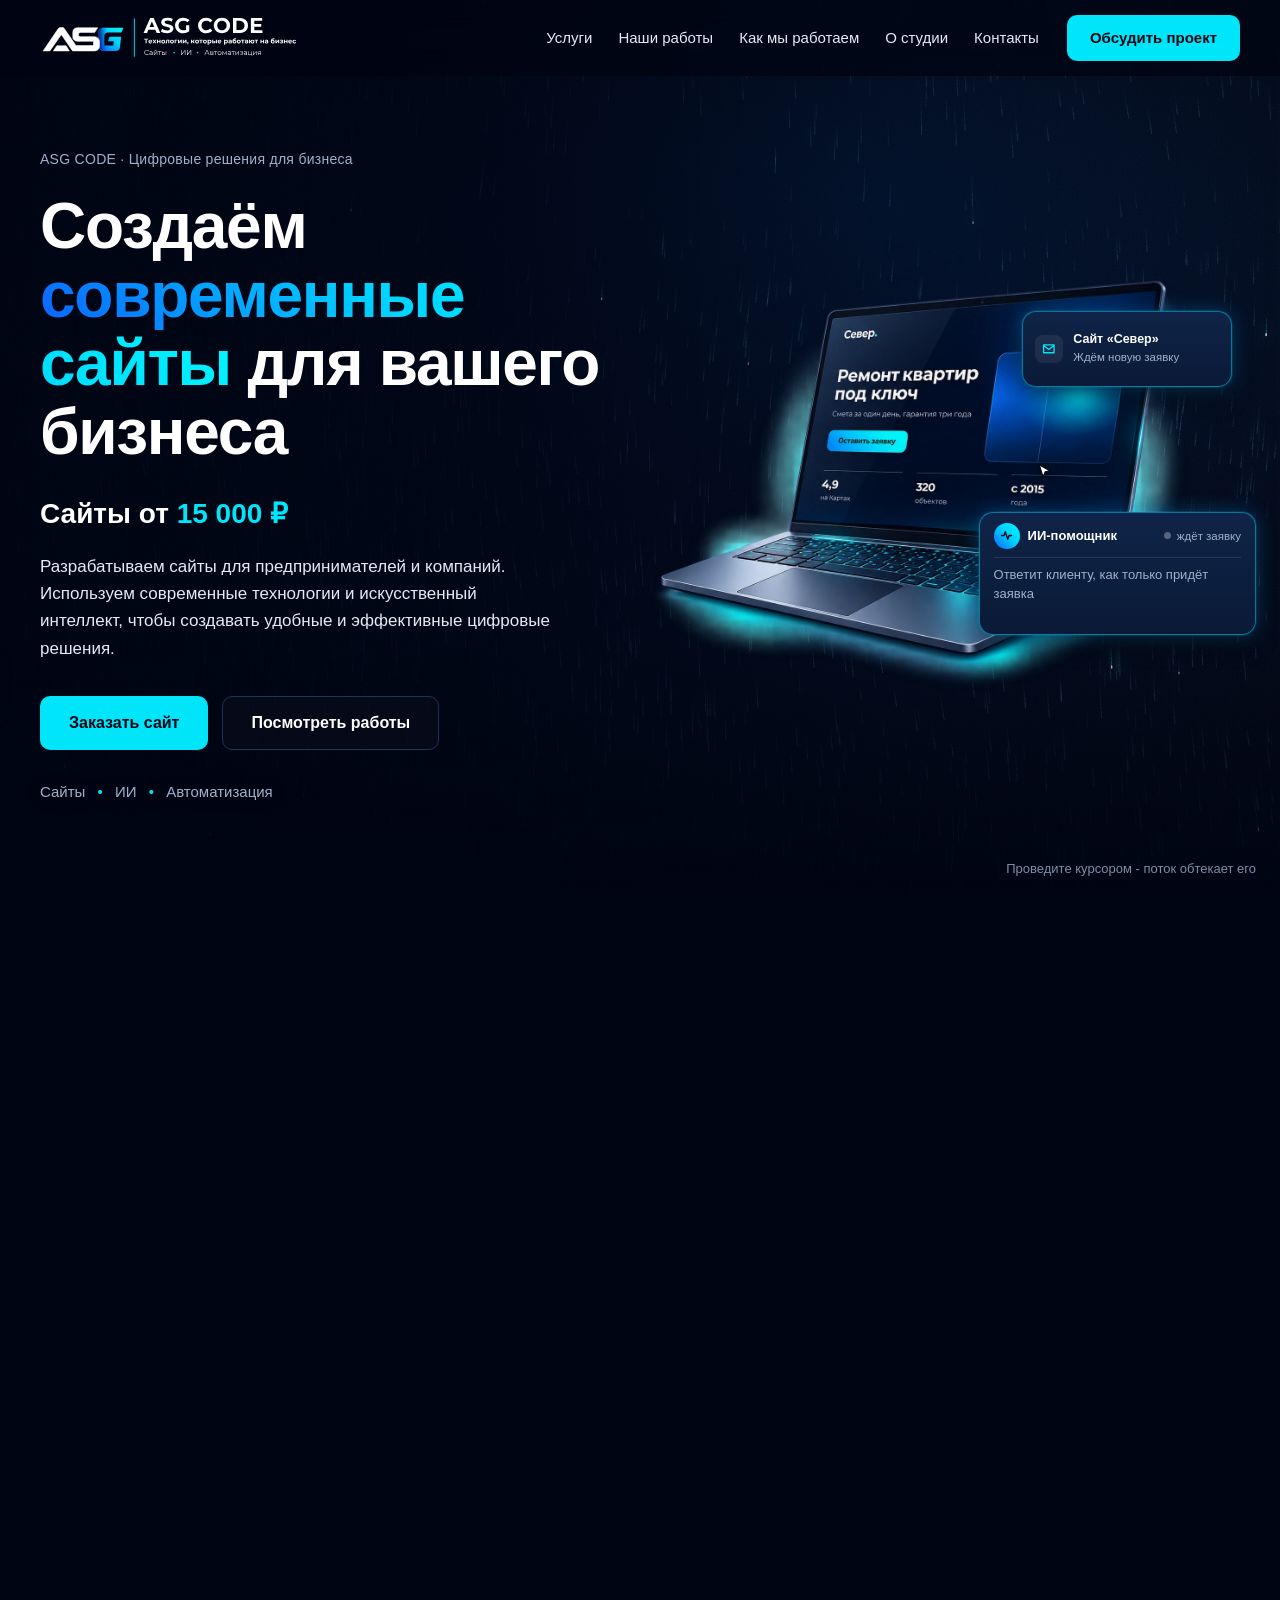
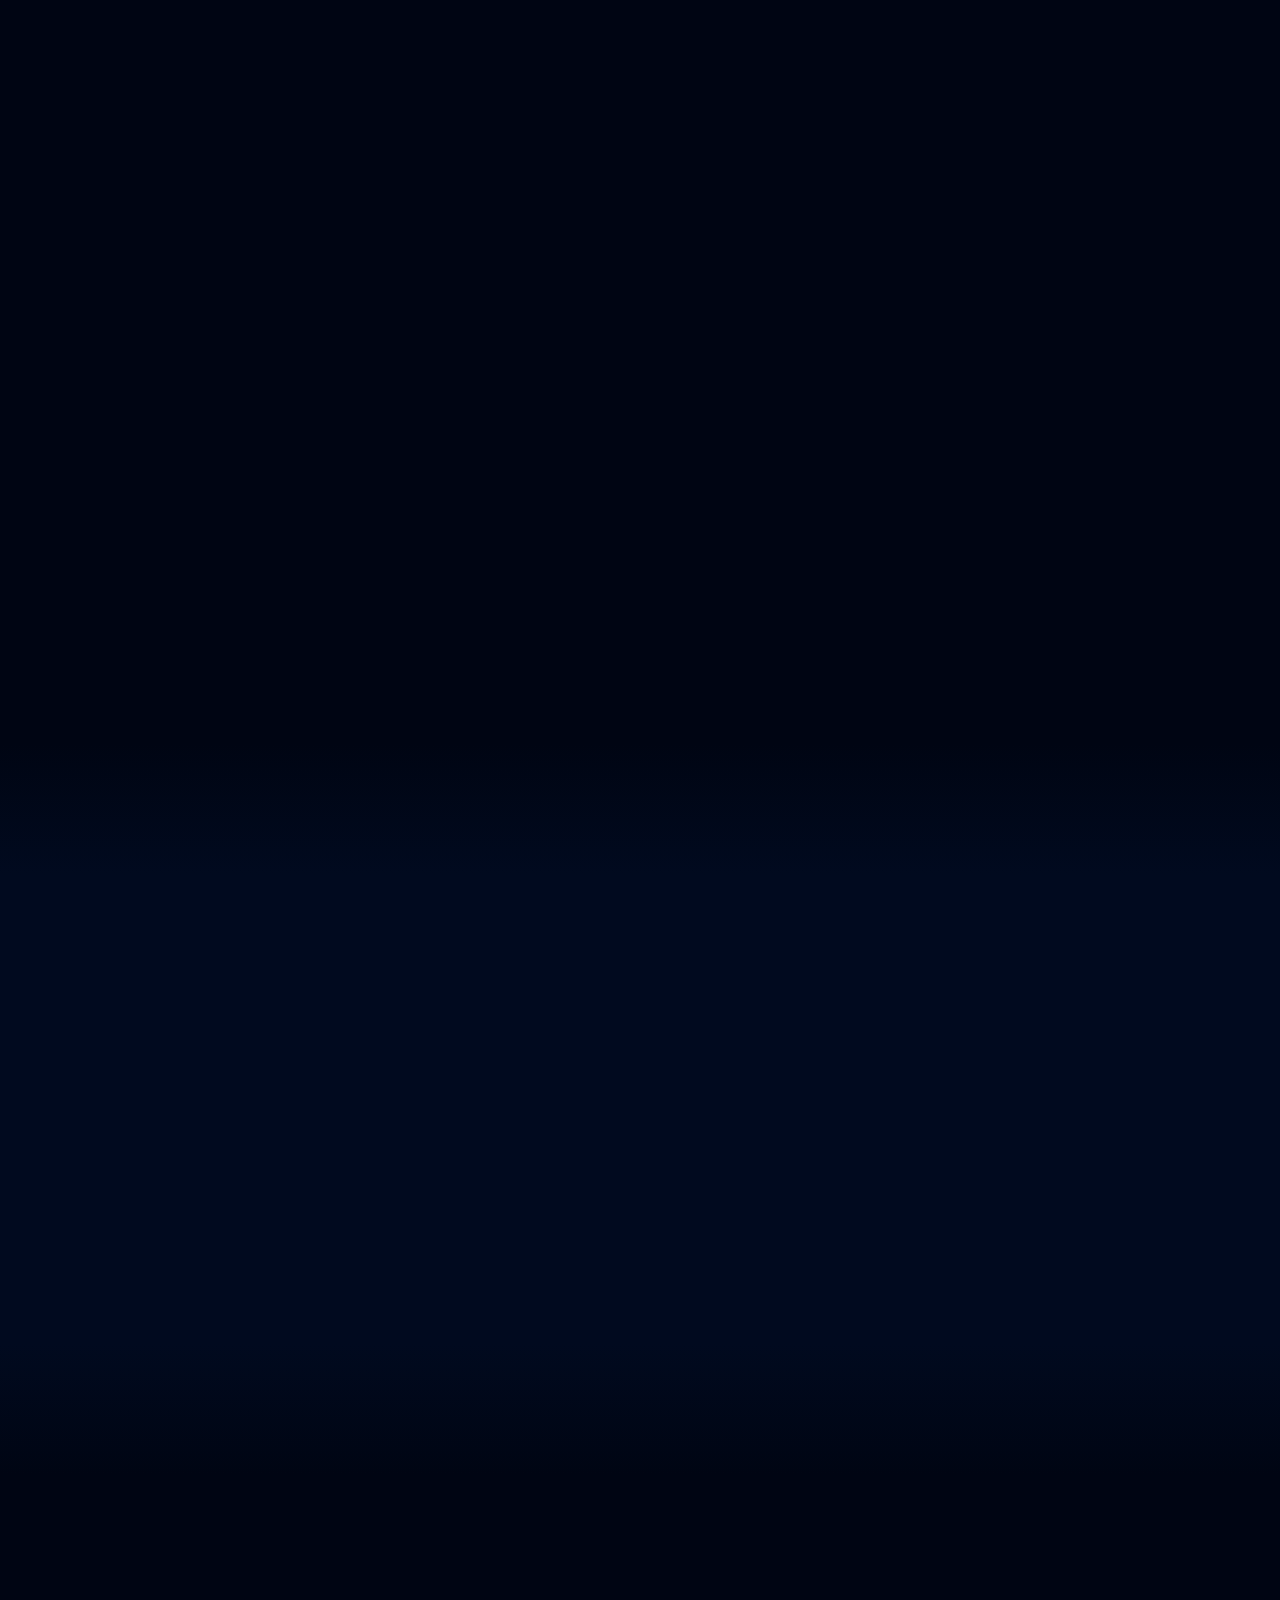
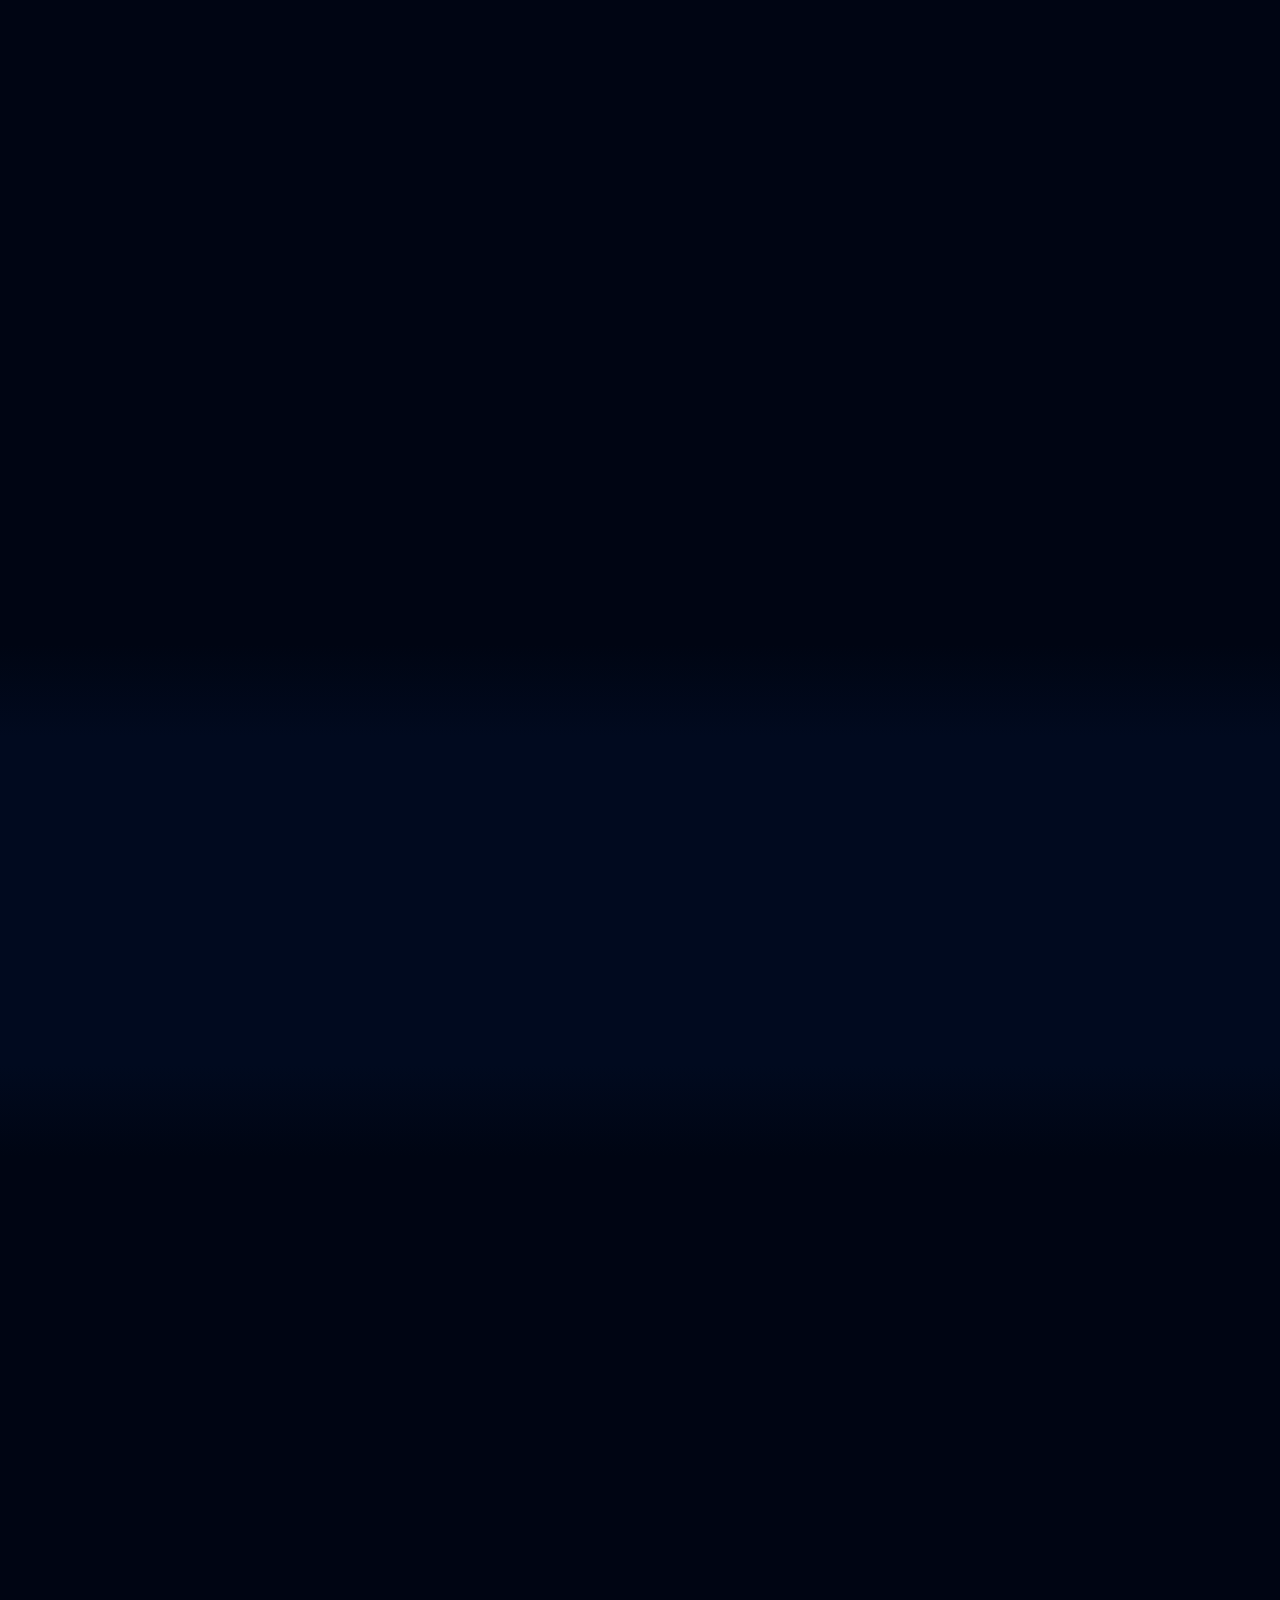
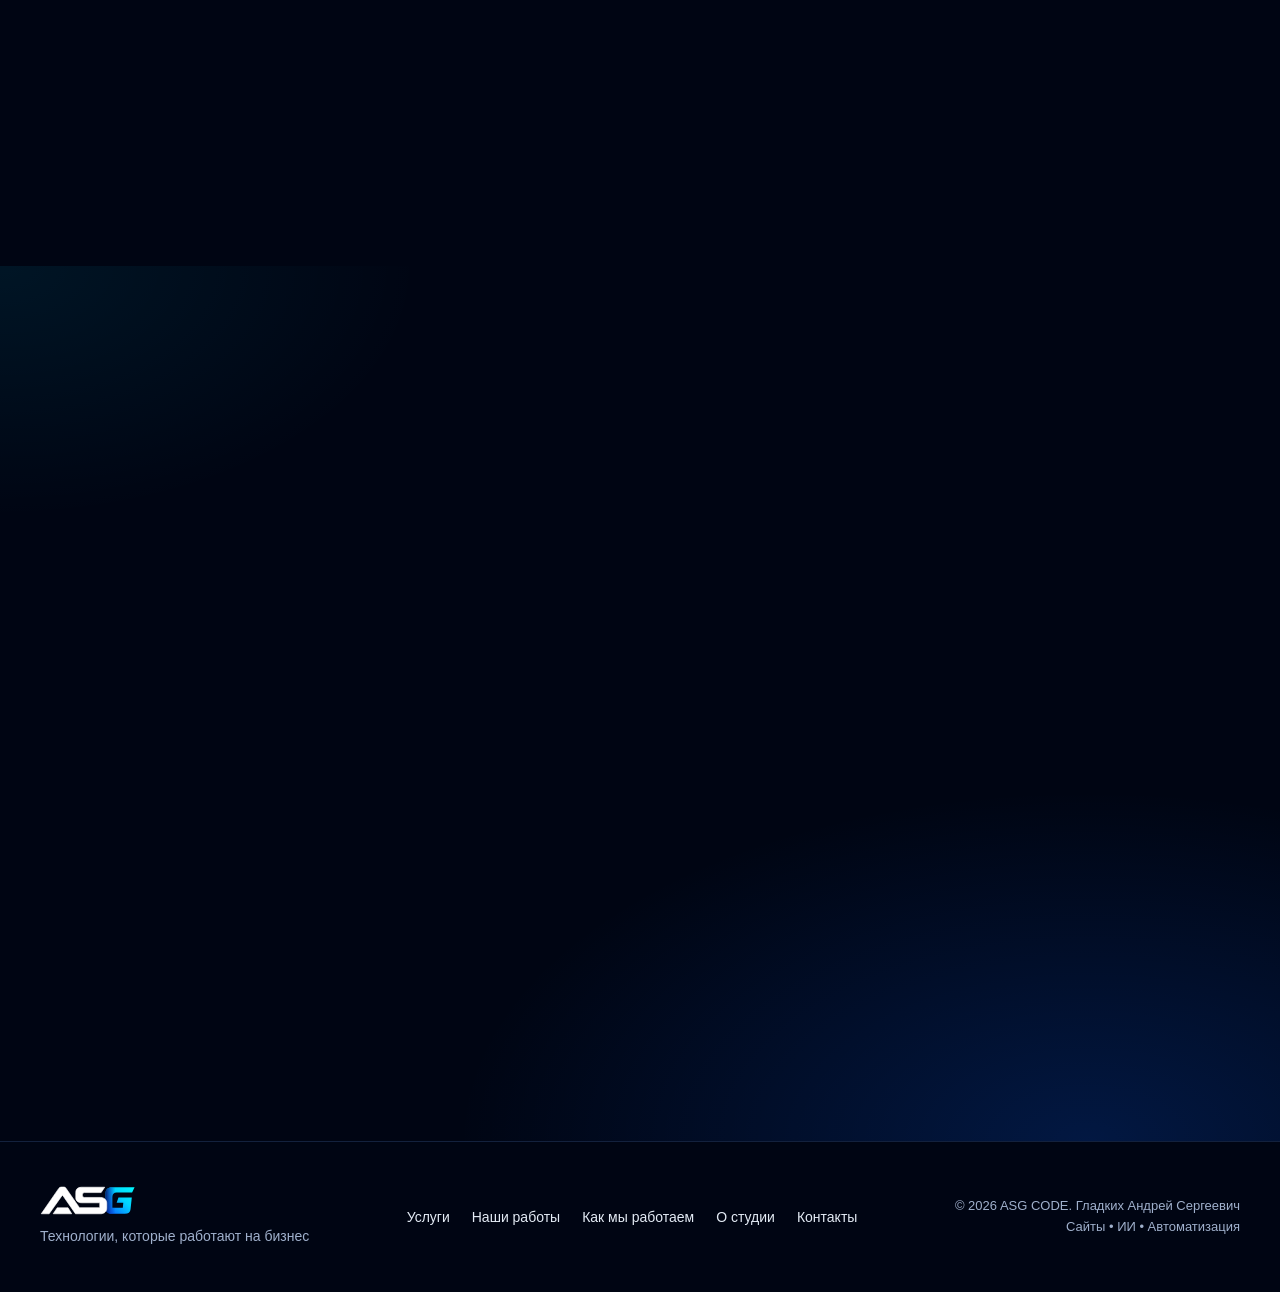
==== commit dcd82741: "Главная страница: V3 вместо V1 Co-Authored-By: Claude Opus 5.5 <noreply@anthropic.com>" ====
--- a/index.html
+++ b/index.html
@@ -3,6 +3,9 @@
 <head>
 <meta charset="utf-8">
 <meta name="viewport" content="width=device-width, initial-scale=1">
+<!-- Защита: разрешены только свои файлы и шрифты Google. При подключении FORM_ENDPOINT добавьте его адрес в connect-src -->
+<meta http-equiv="Content-Security-Policy" content="default-src 'self'; script-src 'self'; style-src 'self' https://fonts.googleapis.com; font-src https://fonts.gstatic.com; img-src 'self' data:; connect-src 'self'; form-action 'self'; base-uri 'self'; object-src 'none'">
+<meta name="referrer" content="strict-origin-when-cross-origin">
 <title>ASG CODE - создание сайтов от 15 000 ₽, контент-завод и AI-автоматизация</title>
 <meta name="description" content="ASG CODE создаёт современные сайты для предпринимателей и компаний от 15 000 ₽. Дополнительно - контент-завод с ИИ и автоматизация бизнес-процессов.">
 <meta name="theme-color" content="#000513">
@@ -11,8 +14,10 @@
 <link rel="preconnect" href="https://fonts.gstatic.com" crossorigin>
 <link href="https://fonts.googleapis.com/css2?family=Montserrat:wght@400;500;600;700&display=swap" rel="stylesheet">
 <link rel="stylesheet" href="css/style.css">
+<link rel="stylesheet" href="css/data-rain.css">
+<link rel="stylesheet" href="css/hero-photo.css">
 </head>
-<body>
+<body class="v2 v3">
 
 <a class="skip-link" href="#main">Перейти к содержанию</a>
 
@@ -47,6 +52,10 @@
 
   <!-- ===== БЛОК 2. ГЛАВНЫЙ ЭКРАН ===== -->
   <section class="hero" aria-labelledby="hero-title">
+    <!-- V2: анимированный «дождь данных» (js/data-rain.js). Курсор раздвигает поток -->
+    <div class="dr-root dr-root--contained" id="data-rain" aria-hidden="true"></div>
+    <div class="hero__shade" aria-hidden="true"></div>
+    <p class="hero__hint" aria-hidden="true">Проведите курсором - поток обтекает его</p>
     <svg class="hero__waves" viewBox="0 0 1440 820" preserveAspectRatio="xMidYMid slice" aria-hidden="true">
       <defs>
         <linearGradient id="hw1" x1="0" y1="1" x2="1" y2="0">
@@ -76,36 +85,37 @@
       </div>
 
       <!-- Визуальная композиция: сайт в процессе сборки -->
-      <div class="hero__visual" aria-hidden="true">
-        <div class="browser">
-          <div class="browser__bar">
-            <i></i><i></i><i></i>
-            <span class="browser__url">ваш-сайт.рф</span>
-          </div>
-          <div class="browser__body">
-            <div class="mock-nav"><b></b><span></span><span></span><span></span><em></em></div>
-            <div class="mock-hero">
-              <div class="mock-hero__text">
-                <span class="mock-line mock-line--xl"></span>
-                <span class="mock-line mock-line--lg"></span>
-                <span class="mock-line mock-line--sm"></span>
-                <span class="mock-btn"></span>
+      <!-- Утверждённое изображение ноутбука + живой сценарий «заявка пришла» (css/hero-photo.css, js/hero-v2-photo.js).
+           Прежний нарисованный ноутбук: css/hero-laptop.css и js/hero-v2.js, разметка - в истории git (коммит f906049). -->
+      <div class="hero__visual hero__visual--photo" aria-hidden="true">
+        <div class="photo">
+          <img class="photo__img" src="assets/hero/laptop-approved-light.webp" width="1448" height="1086" alt="" decoding="async" fetchpriority="high">
+          <span class="photo__press"></span>
+          <span class="lcursor"><svg viewBox="0 0 24 24"><path d="M5 3l14 8-6.2 1.6L10 19z" fill="#fff" stroke="#000513" stroke-width="1.4" stroke-linejoin="round"/></svg></span>
+
+          <div class="pcard pcard--req">
+            <span class="pcard__icon"><svg viewBox="0 0 24 24"><path d="M4 6h16v12H4z M4 7l8 6 8-6" fill="none" stroke="currentColor" stroke-width="2" stroke-linejoin="round"/></svg></span>
+            <div class="pcard__body">
+              <div class="pcard__state pcard__state--idle">
+                <p class="pcard__title">Сайт «Север»</p>
+                <p class="pcard__text">Ждём новую заявку</p>
               </div>
-              <div class="mock-hero__img"></div>
+              <div class="pcard__state pcard__state--new">
+                <p class="pcard__title">Новая заявка <em>сейчас</em></p>
+                <p class="pcard__text">Ирина, ремонт ванной</p>
+                <p class="pcard__meta">+7 912 *****48</p>
+              </div>
             </div>
-            <div class="mock-cards"><span></span><span></span><span></span></div>
-          </div>
-        </div>
-        <div class="float-card float-card--request">
-          <span class="float-card__dot"></span>
-          <div>
-            <p class="float-card__title">Новая заявка с сайта</p>
-            <p class="float-card__text">Имя, телефон, задача</p>
-          </div>
-        </div>
-        <div class="float-card float-card--ai">
-          <svg viewBox="0 0 24 24" width="20" height="20" aria-hidden="true"><path d="M4 12h4l2-6 4 12 2-6h4" fill="none" stroke="currentColor" stroke-width="2" stroke-linecap="round" stroke-linejoin="round"/></svg>
-          <p>ИИ-помощник готовит ответ</p>
+          </div>
+
+          <div class="pcard pcard--ai">
+            <div class="pcard__head">
+              <span class="pcard__avatar"><svg viewBox="0 0 24 24"><path d="M4 12h4l2-6 4 12 2-6h4" fill="none" stroke="currentColor" stroke-width="2.2" stroke-linecap="round" stroke-linejoin="round"/></svg></span>
+              <span class="pcard__name">ИИ-помощник</span>
+              <span class="pcard__status">ждёт заявку</span>
+            </div>
+            <p class="pcard__reply">Ирина, здравствуйте! Мастер может приехать на замер завтра в 11:00. Удобно?</p>
+          </div>
         </div>
       </div>
     </div>
@@ -313,7 +323,7 @@
           </li>
           <li>
             <span class="contacts__label">Telegram</span>
-            <a class="contacts__value" href="https://t.me/your_telegram" target="_blank" rel="noopener">@your_telegram</a>
+            <a class="contacts__value" href="https://t.me/your_telegram" target="_blank" rel="noopener noreferrer">@your_telegram</a>
           </li>
           <li>
             <span class="contacts__label">Почта</span>
@@ -326,12 +336,12 @@
       <form class="form reveal" id="request-form" novalidate>
         <div class="form__row">
           <label class="form__label" for="f-name">Ваше имя</label>
-          <input class="form__input" id="f-name" name="name" type="text" autocomplete="name" placeholder="Андрей" required>
+          <input class="form__input" id="f-name" name="name" type="text" autocomplete="name" placeholder="Андрей" maxlength="80" required>
           <p class="form__error" id="f-name-err"></p>
         </div>
         <div class="form__row">
           <label class="form__label" for="f-contact">Телефон или Telegram</label>
-          <input class="form__input" id="f-contact" name="contact" type="text" autocomplete="tel" placeholder="+7 900 123-45-67 или @username" required>
+          <input class="form__input" id="f-contact" name="contact" type="text" autocomplete="tel" placeholder="+7 900 123-45-67 или @username" maxlength="40" required>
           <p class="form__error" id="f-contact-err"></p>
         </div>
         <div class="form__row">
@@ -345,7 +355,7 @@
         </div>
         <div class="form__row">
           <label class="form__label" for="f-message">Коротко о задаче <span class="form__optional">необязательно</span></label>
-          <textarea class="form__input form__textarea" id="f-message" name="message" rows="4" placeholder="Например: нужен сайт для салона красоты с записью и ценами"></textarea>
+          <textarea class="form__input form__textarea" id="f-message" name="message" rows="4" maxlength="2000" placeholder="Например: нужен сайт для салона красоты с записью и ценами"></textarea>
         </div>
         <div class="form__row form__row--check">
           <input class="form__check" id="f-agree" name="agree" type="checkbox" required>
@@ -382,5 +392,7 @@
 </footer>
 
 <script src="js/main.js"></script>
+<script src="js/data-rain.js"></script>
+<script src="js/hero-v2-photo.js"></script>
 </body>
 </html>
--- a/css/data-rain.css
+++ b/css/data-rain.css
@@ -0,0 +1,111 @@
+/* DataRain - стили эффекта «дождь данных» и первого экрана сайта V2.
+   Переменные из присланного компонента; цвета частиц заменены на фирменные цвета ASG CODE
+   (в оригинале были циан / фиолетовый / розовый). */
+
+:root {
+  --dr-bg-0: #000513;
+  --dr-bg-1: #010A1F;
+  --dr-bg-2: #001433;
+  --dr-calm: #3D8BFF;   /* медленные линии - светлый оттенок фирменного синего #0A63FF (сам #0A63FF на тёмном фоне почти не виден) */
+  --dr-mid: #00D4FF;    /* средние - голубой */
+  --dr-hot: #00F7FF;    /* быстрые и «вспышки» - циан из градиента G */
+  --dr-core: #EAFCFF;   /* яркие головки линий */
+  --dr-vignette: 0.45;
+  --dr-grain: 0.05;
+  --dr-bloom-blur: 8px;
+  --dr-bloom-opacity: 1;
+  --dr-brightness: 2.2; /* яркость линий: меньше - спокойнее, больше - заметнее */
+}
+
+@keyframes dr-fade-in {
+  from { opacity: 0; }
+  to { opacity: 1; }
+}
+
+/* ---------- Слои эффекта ---------- */
+.dr-root {
+  position: fixed;
+  inset: 0;
+  z-index: 0;
+  overflow: hidden;
+  pointer-events: none;
+  background:
+    radial-gradient(120% 90% at 70% 20%, var(--dr-bg-2) 0%, var(--dr-bg-1) 45%, var(--dr-bg-0) 100%);
+  animation: dr-fade-in 1.4s ease-out both;
+}
+.dr-root--contained { position: absolute; }
+
+.dr-root canvas {
+  position: absolute;
+  inset: 0;
+  width: 100%;
+  height: 100%;
+  display: block;
+}
+.dr-bloom {
+  filter: blur(var(--dr-bloom-blur));
+  opacity: var(--dr-bloom-opacity);
+  mix-blend-mode: screen;
+}
+.dr-main { mix-blend-mode: screen; filter: brightness(var(--dr-brightness)) saturate(1.15); }
+
+.dr-vignette {
+  position: absolute;
+  inset: 0;
+  background: radial-gradient(ellipse at center, transparent 45%, rgba(0, 2, 8, var(--dr-vignette)) 100%);
+}
+.dr-grain {
+  position: absolute;
+  inset: -50%;
+  opacity: var(--dr-grain);
+  background-image: url("data:image/svg+xml,%3Csvg xmlns='http://www.w3.org/2000/svg' width='160' height='160'%3E%3Cfilter id='n'%3E%3CfeTurbulence type='fractalNoise' baseFrequency='.9' numOctaves='2' stitchTiles='stitch'/%3E%3C/filter%3E%3Crect width='100%25' height='100%25' filter='url(%23n)'/%3E%3C/svg%3E");
+}
+
+/* ---------- Первый экран V2 ---------- */
+.v2 .hero {
+  min-height: 100vh;
+  min-height: 100svh;
+  display: flex;
+  align-items: center;
+  background: var(--asg-bg);
+}
+.v2 .hero__waves { display: none; }
+.v2 .hero__inner { z-index: 2; width: 100%; }
+
+/* Сценарий «заявка пришла» на ноутбуке - в css/hero-laptop.css */
+
+/* Затемнение под текстом: дождь виден справа и по краям, текст остаётся читаемым */
+.v2 .hero__shade {
+  position: absolute;
+  inset: 0;
+  z-index: 1;
+  pointer-events: none;
+  background:
+    linear-gradient(90deg, rgba(0, 5, 19, .92) 0%, rgba(0, 5, 19, .78) 38%, rgba(0, 5, 19, .25) 70%, rgba(0, 5, 19, 0) 100%),
+    linear-gradient(180deg, rgba(0, 5, 19, 0) 70%, var(--asg-bg) 100%);
+}
+.v2 .hero__directions { text-shadow: 0 1px 12px rgba(0, 5, 19, .9); }
+
+/* Подсказка для посетителя: курсор раздвигает поток */
+.v2 .hero__hint {
+  position: absolute;
+  right: var(--gutter);
+  bottom: 28px;
+  z-index: 2;
+  font-size: 13px;
+  color: var(--asg-muted);
+  opacity: .8;
+}
+
+@media (max-width: 1024px) {
+  .v2 .hero__shade {
+    background:
+      linear-gradient(180deg, rgba(0, 5, 19, .3) 0%, rgba(0, 5, 19, .62) 30%, rgba(0, 5, 19, .62) 80%, var(--asg-bg) 100%);
+  }
+  .v2 .hero__hint { display: none; }
+}
+
+@media (prefers-reduced-motion: reduce) {
+  .dr-root { animation: none; }
+  .v2 .hero__hint { display: none; }
+}
--- a/css/hero-photo.css
+++ b/css/hero-photo.css
@@ -0,0 +1,127 @@
+/* Сайт V2: утверждённое изображение ноутбука (assets/hero/laptop-approved-light.webp, прозрачный фон)
+   и живой сценарий «заявка пришла» поверх него (js/hero-v2.js).
+   На самом изображении уже нарисованы две карточки. Живые карточки лежат точно поверх них
+   и полностью их закрывают, поэтому двойного наложения нет: карточки всегда на месте,
+   а сценарий меняет их состояние («ждём заявку» → «новая заявка», «ждёт заявку» → «пишет ответ» → «отправлено»).
+   Координаты в % - от размеров изображения 1448×1086. */
+
+.v2 .hero__visual--photo { padding: 0; }
+@media (min-width: 1025px) {
+  .v2 .hero__visual--photo { margin: 0 -6% 0 -9%; }
+}
+
+.photo { position: relative; aspect-ratio: 1448 / 1086; container-type: inline-size; }
+.photo__img { position: absolute; inset: 0; width: 100%; height: 100%; display: block; -webkit-user-select: none; user-select: none; }
+
+/* Вспышка кнопки «Оставить заявку» на экране ноутбука */
+.photo__press {
+  position: absolute; left: 28.5%; top: 40%; width: 13%; height: 5.1%;
+  border-radius: 1.3cqw; transform: rotate(-.8deg);
+  background: rgba(255, 255, 255, .14);
+  box-shadow: 0 0 0 .5cqw rgba(0, 229, 250, .35), 0 0 3.5cqw rgba(0, 229, 250, .85);
+  opacity: 0; transition: opacity .2s ease;
+  pointer-events: none;
+}
+.photo__press.is-pressed { opacity: 1; }
+
+/* Курсор посетителя */
+.photo .lcursor {
+  position: absolute; left: 0; top: 0; z-index: 3; width: max(18px, 2.4cqw); pointer-events: none;
+  transform: translate(var(--cx, 60cqw), var(--cy, 40cqw));
+  transition: transform .95s cubic-bezier(.6, 0, .25, 1), opacity .3s ease;
+  filter: drop-shadow(0 2px 4px rgba(0, 0, 0, .55));
+  opacity: 0;
+}
+.photo .lcursor svg { display: block; width: 100%; transition: transform .12s ease; transform-origin: 20% 10%; }
+.photo .lcursor.is-on { opacity: 1; }
+.photo .lcursor.is-click svg { transform: scale(.82); }
+
+/* ---------- Карточки ---------- */
+.pcard {
+  position: absolute; z-index: 2; box-sizing: border-box;
+  border-radius: max(14px, 2.1cqw);
+  background: linear-gradient(180deg, #0F2448 0%, #0A1A37 100%);
+  border: 1.5px solid rgba(0, 212, 255, .5);
+  box-shadow: 0 0 0 1px rgba(0, 229, 250, .1), 0 0 3cqw rgba(0, 170, 255, .3), 0 2cqw 4cqw -1cqw rgba(0, 0, 0, .6);
+  color: var(--asg-white);
+  transform-origin: 70% 50%;
+  transition: border-color .4s ease, box-shadow .4s ease;
+}
+@keyframes pc-pop { 0% { transform: scale(1); } 35% { transform: scale(1.045); } 100% { transform: scale(1); } }
+@keyframes pc-flash {
+  0%, 20% { border-color: #00F7FF; box-shadow: 0 0 0 0 rgba(0, 229, 250, .6), 0 0 4cqw rgba(0, 229, 250, .6), 0 2cqw 4cqw -1cqw rgba(0, 0, 0, .6); }
+  70% { box-shadow: 0 0 0 1.6cqw rgba(0, 229, 250, 0), 0 0 3cqw rgba(0, 170, 255, .35), 0 2cqw 4cqw -1cqw rgba(0, 0, 0, .6); }
+}
+
+/* Новая заявка - поверх нарисованной карточки (x 872-1347, y 164-319) */
+.pcard--req {
+  left: 59.8%; right: 6.6%; top: 14.7%; min-height: 15%;
+  display: flex; align-items: center; gap: max(10px, 1.7cqw);
+  padding: max(10px, 1.5cqw) max(12px, 1.9cqw);
+}
+.pcard__icon {
+  flex: none; display: grid; place-items: center;
+  width: max(28px, 4.4cqw); height: max(28px, 4.4cqw); border-radius: 28%;
+  background: rgba(255, 255, 255, .07); color: var(--asg-cyan);
+  transition: background .35s ease, color .35s ease;
+}
+.pcard__icon svg { width: 56%; height: 56%; }
+.pcard--req.is-new .pcard__icon { background: var(--asg-gradient); color: #000513; }
+
+.pcard__body { flex: 1; min-width: 0; display: grid; }
+.pcard__state { grid-area: 1 / 1; display: grid; gap: max(2px, .35cqw); align-content: center;
+  transition: opacity .35s ease, transform .5s cubic-bezier(.2, 1, .3, 1); }
+.pcard__state--new { opacity: 0; transform: translateX(14px); }
+.pcard--req.is-new .pcard__state--idle { opacity: 0; transform: translateX(-10px); }
+.pcard--req.is-new .pcard__state--new { opacity: 1; transform: none; }
+.pcard--req.is-new { animation: pc-pop .7s cubic-bezier(.2, 1, .3, 1), pc-flash 1.5s ease-out; }
+
+.pcard__title { display: flex; align-items: baseline; justify-content: space-between; gap: 8px;
+  font-size: max(12.5px, 1.85cqw); font-weight: 700; line-height: 1.25; }
+.pcard__title em { font-style: normal; font-weight: 400; font-size: max(11px, 1.45cqw); color: var(--asg-muted); }
+.pcard__text { font-size: max(11.5px, 1.6cqw); color: #DCE6F5; line-height: 1.35; }
+.pcard__meta { font-size: max(11.5px, 1.55cqw); font-weight: 600; color: var(--asg-cyan); }
+.pcard__state--idle .pcard__text { color: var(--asg-muted); }
+
+/* ИИ-помощник - поверх нарисованной карточки (x 772-1404, y 629-795) */
+.pcard--ai {
+  left: 52.9%; right: 2.7%; top: 57.6%; min-height: 15.9%;
+  padding: max(10px, 1.5cqw) max(14px, 2.2cqw) max(12px, 1.7cqw);
+}
+.pcard__head { display: flex; align-items: center; gap: max(8px, 1.2cqw);
+  padding-bottom: max(8px, 1.1cqw); border-bottom: 1px solid rgba(255, 255, 255, .1); }
+.pcard__avatar { flex: none; display: grid; place-items: center; width: max(26px, 3.7cqw); height: max(26px, 3.7cqw);
+  border-radius: 50%; background: var(--asg-gradient); color: #000513; }
+.pcard__avatar svg { width: 58%; height: 58%; }
+.pcard__name { font-size: max(13px, 2cqw); font-weight: 700; white-space: nowrap; }
+.pcard__status { margin-left: auto; display: inline-flex; align-items: center; gap: 6px; white-space: nowrap;
+  font-size: max(11.5px, 1.6cqw); color: var(--asg-muted); }
+.pcard__status::before { content: ''; width: 7px; height: 7px; border-radius: 50%; background: rgba(255, 255, 255, .3); }
+.pcard--ai.is-active .pcard__status { color: #DCE6F5; }
+.pcard--ai.is-active .pcard__status::before { background: var(--asg-cyan); animation: pc-blink 1s ease-in-out infinite; }
+.pcard--ai.is-done .pcard__status { color: var(--asg-cyan); font-weight: 600; }
+.pcard--ai.is-done .pcard__status::before { animation: none; background: none; border-radius: 0; width: 4px; height: 8px;
+  border: solid var(--asg-cyan); border-width: 0 2px 2px 0; transform: rotate(45deg) translateY(-2px); }
+.pcard--ai.is-active { animation: pc-pop .7s cubic-bezier(.2, 1, .3, 1), pc-flash 1.5s ease-out; }
+@keyframes pc-blink { 50% { opacity: .25; } }
+
+.pcard__reply { position: relative; margin-top: max(8px, 1.1cqw); font-size: max(13px, 1.95cqw); line-height: 1.45; color: #DCE6F5; }
+.pcard__ghost { visibility: hidden; }
+.pcard__live { position: absolute; inset: 0; }
+.pcard--ai:not(.is-active):not(.is-done) .pcard__live::before { content: 'Ответит клиенту, как только придёт заявка'; color: var(--asg-muted); }
+.pcard--ai.is-active .pcard__live::after { content: ''; display: inline-block; width: 2px; height: 1.1em; margin-left: 2px;
+  vertical-align: -.2em; background: var(--asg-cyan); animation: pc-blink .8s steps(1) infinite; }
+
+/* Статичный вид («уменьшить движение»): заявка и готовый ответ */
+.v2 .hero__visual--photo.is-static .pcard { animation: none; }
+
+/* ---------- Смартфон: карточки шире, чтобы текст читался, и по-прежнему закрывают нарисованные ---------- */
+@media (max-width: 600px) {
+  .v2 .hero__visual--photo { margin: 0 -3%; }
+  .pcard--req { left: 42%; right: 1.5%; top: 13.5%; }
+  .pcard--ai { left: 30%; right: 1%; top: 56.5%; }
+  .pcard__title { font-size: 12px; }
+  .pcard__text, .pcard__meta, .pcard__status { font-size: 11px; }
+  .pcard__name { font-size: 12.5px; }
+  .pcard__reply { font-size: 12px; }
+}
